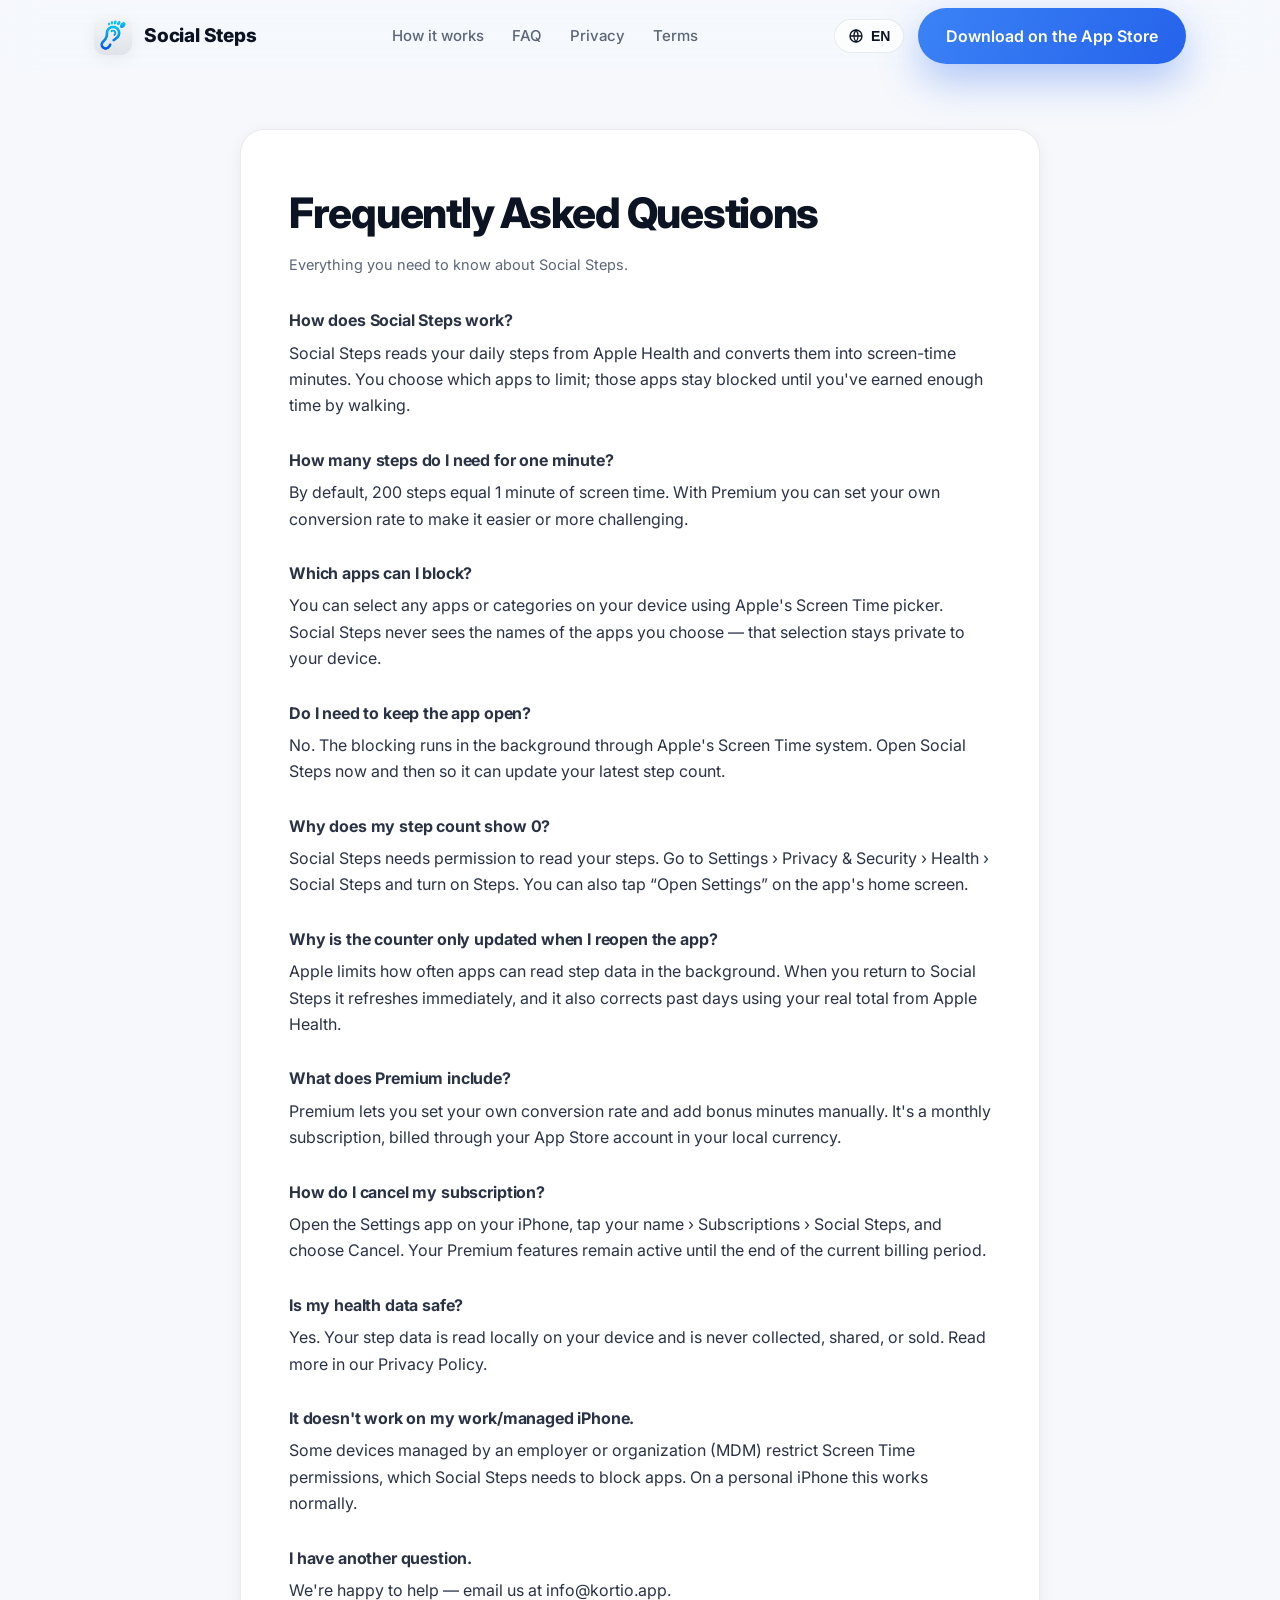
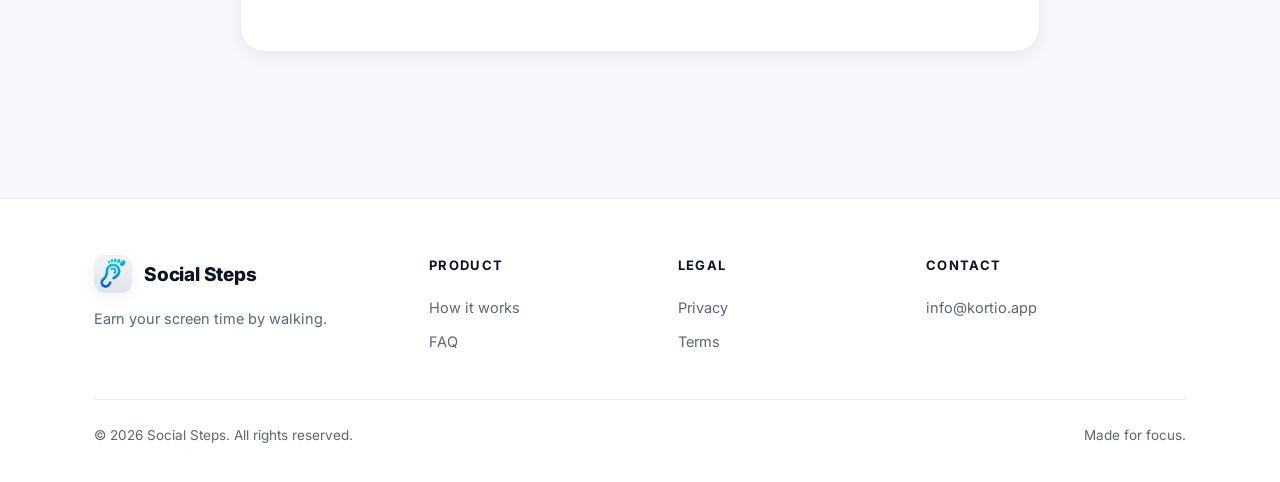
==== faq/index.html @ 123f5e11 "Initial Social Steps website" ====
<!DOCTYPE html>
<html lang="en">
<head>
  <meta charset="UTF-8" />
  <meta name="viewport" content="width=device-width, initial-scale=1.0" />
  <title>FAQ — Social Steps</title>
  <meta name="description" content="Frequently asked questions about Social Steps." />
  <link rel="icon" href="/assets/logo.png" />
  <link rel="preconnect" href="https://fonts.googleapis.com" />
  <link href="https://fonts.googleapis.com/css2?family=Inter:wght@400;500;600;700;800;900&display=swap" rel="stylesheet" />
  <link rel="stylesheet" href="/styles.css" />
</head>
<body>
  <header class="site-header">
    <div class="container">
      <a class="brand" href="/"><img src="/assets/logo.png" alt="Social Steps" /> Social Steps</a>
      <nav class="nav-links">
        <a href="/#how" data-i18n="nav_how">How it works</a>
        <a href="/faq/" data-i18n="nav_faq">FAQ</a>
        <a href="/privacy/" data-i18n="nav_privacy">Privacy</a>
        <a href="/terms/" data-i18n="nav_terms">Terms</a>
      </nav>
      <div class="header-actions">
        <div class="lang">
          <button class="lang-btn" aria-label="Change language">
            <svg width="16" height="16" viewBox="0 0 24 24" fill="none" stroke="currentColor" stroke-width="2"><circle cx="12" cy="12" r="9"/><path d="M3 12h18M12 3a15 15 0 0 1 0 18M12 3a15 15 0 0 0 0 18"/></svg>
            <span class="lang-label">EN</span>
          </button>
          <div class="lang-menu"></div>
        </div>
        <a class="btn btn-primary" href="/" data-i18n="cta_download">Download on the App Store</a>
      </div>
    </div>
  </header>

  <main>
    <div class="container">
      <div class="article-wrap">
        <article class="article">
          <h1>Frequently Asked Questions</h1>
          <p class="updated">Everything you need to know about Social Steps.</p>

          <p class="faq-q">How does Social Steps work?</p>
          <p class="faq-a">Social Steps reads your daily steps from Apple Health and converts them into screen-time minutes. You choose which apps to limit; those apps stay blocked until you've earned enough time by walking.</p>

          <p class="faq-q">How many steps do I need for one minute?</p>
          <p class="faq-a">By default, 200 steps equal 1 minute of screen time. With Premium you can set your own conversion rate to make it easier or more challenging.</p>

          <p class="faq-q">Which apps can I block?</p>
          <p class="faq-a">You can select any apps or categories on your device using Apple's Screen Time picker. Social Steps never sees the names of the apps you choose — that selection stays private to your device.</p>

          <p class="faq-q">Do I need to keep the app open?</p>
          <p class="faq-a">No. The blocking runs in the background through Apple's Screen Time system. Open Social Steps now and then so it can update your latest step count.</p>

          <p class="faq-q">Why does my step count show 0?</p>
          <p class="faq-a">Social Steps needs permission to read your steps. Go to Settings › Privacy &amp; Security › Health › Social Steps and turn on Steps. You can also tap “Open Settings” on the app's home screen.</p>

          <p class="faq-q">Why is the counter only updated when I reopen the app?</p>
          <p class="faq-a">Apple limits how often apps can read step data in the background. When you return to Social Steps it refreshes immediately, and it also corrects past days using your real total from Apple Health.</p>

          <p class="faq-q">What does Premium include?</p>
          <p class="faq-a">Premium lets you set your own conversion rate and add bonus minutes manually. It's a monthly subscription, billed through your App Store account in your local currency.</p>

          <p class="faq-q">How do I cancel my subscription?</p>
          <p class="faq-a">Open the Settings app on your iPhone, tap your name › Subscriptions › Social Steps, and choose Cancel. Your Premium features remain active until the end of the current billing period.</p>

          <p class="faq-q">Is my health data safe?</p>
          <p class="faq-a">Yes. Your step data is read locally on your device and is never collected, shared, or sold. Read more in our <a href="/privacy/">Privacy Policy</a>.</p>

          <p class="faq-q">It doesn't work on my work/managed iPhone.</p>
          <p class="faq-a">Some devices managed by an employer or organization (MDM) restrict Screen Time permissions, which Social Steps needs to block apps. On a personal iPhone this works normally.</p>

          <p class="faq-q">I have another question.</p>
          <p class="faq-a">We're happy to help — email us at <a href="mailto:info@kortio.app">info@kortio.app</a>.</p>
        </article>
      </div>
    </div>
  </main>

  <footer class="site-footer">
    <div class="container">
      <div class="footer-grid">
        <div class="footer-brand">
          <a class="brand" href="/"><img src="/assets/logo.png" alt="Social Steps" /> Social Steps</a>
          <p data-i18n="footer_tagline">Earn your screen time by walking.</p>
        </div>
        <div class="footer-col">
          <h4 data-i18n="footer_product">Product</h4>
          <a href="/#how" data-i18n="nav_how">How it works</a>
          <a href="/faq/" data-i18n="nav_faq">FAQ</a>
        </div>
        <div class="footer-col">
          <h4 data-i18n="footer_legal">Legal</h4>
          <a href="/privacy/" data-i18n="nav_privacy">Privacy</a>
          <a href="/terms/" data-i18n="nav_terms">Terms</a>
        </div>
        <div class="footer-col">
          <h4 data-i18n="footer_contact">Contact</h4>
          <a href="mailto:info@kortio.app">info@kortio.app</a>
        </div>
      </div>
      <div class="footer-bottom">
        <span data-i18n="footer_rights">© 2026 Social Steps. All rights reserved.</span>
        <span>Made for focus.</span>
      </div>
    </div>
  </footer>
  <script src="/i18n.js"></script>
</body>
</html>
---- styles.css ----
/* ============================================================
   Social Steps — website design system
   ============================================================ */
:root {
  --blue-600: #2563eb;
  --blue-500: #3b82f6;
  --blue-400: #5b9dff;
  --violet:   #8b5cf6;
  --cyan:     #22d3ee;
  --ink:      #0c1322;
  --ink-2:    #1a2438;
  --muted:    #5b6677;
  --line:     rgba(16,24,42,.08);
  --bg:       #f6f8fc;
  --card:     #ffffff;
  --navy:     #101a30;
  --navy-2:   #1a1340;
  --radius:   24px;
  --radius-lg: 34px;
  --maxw:     1140px;
  --font: "Inter", -apple-system, BlinkMacSystemFont, "Segoe UI", Roboto, Helvetica, Arial, sans-serif;
  --shadow-sm: 0 4px 16px rgba(16,24,42,.06);
  --shadow-md: 0 18px 50px rgba(16,24,42,.12);
  --shadow-blue: 0 16px 40px rgba(37,99,235,.35);
}

* { box-sizing: border-box; margin: 0; padding: 0; }
html { scroll-behavior: smooth; -webkit-text-size-adjust: 100%; }
body {
  font-family: var(--font);
  color: var(--ink);
  background: var(--bg);
  line-height: 1.65;
  -webkit-font-smoothing: antialiased;
  overflow-x: hidden;
}
a { color: inherit; text-decoration: none; }
img { max-width: 100%; display: block; }
.container { width: 100%; max-width: var(--maxw); margin: 0 auto; padding: 0 24px; }
.gradient-text {
  background: linear-gradient(110deg, var(--blue-500), var(--violet) 80%);
  -webkit-background-clip: text; background-clip: text; color: transparent;
}

/* ---------- Buttons ---------- */
.btn {
  display: inline-flex; align-items: center; gap: 9px;
  font-weight: 600; font-size: 16px; padding: 15px 28px; border-radius: 999px;
  border: 0; cursor: pointer; transition: transform .18s ease, box-shadow .18s ease;
  white-space: nowrap;
}
.btn-primary { background: linear-gradient(120deg, var(--blue-500), var(--blue-600)); color: #fff; box-shadow: var(--shadow-blue); }
.btn-primary:hover { transform: translateY(-2px); box-shadow: 0 22px 48px rgba(37,99,235,.45); }
.btn-ghost { background: rgba(255,255,255,.7); color: var(--ink); border: 1px solid var(--line); backdrop-filter: blur(10px); }
.btn-ghost:hover { transform: translateY(-2px); background:#fff; }

/* ---------- Header ---------- */
.site-header {
  position: sticky; top: 0; z-index: 50;
  background: rgba(246,248,252,.72);
  backdrop-filter: saturate(180%) blur(16px);
  border-bottom: 1px solid transparent;
  transition: border-color .2s, background .2s;
}
.site-header.scrolled { border-color: var(--line); }
.site-header .container { display: flex; align-items: center; justify-content: space-between; height: 72px; }
.brand { display: flex; align-items: center; gap: 12px; font-weight: 800; font-size: 19px; letter-spacing: -.01em; }
.brand img { width: 38px; height: 38px; border-radius: 11px; box-shadow: var(--shadow-sm); }
.nav-links { display: flex; align-items: center; gap: 28px; }
.nav-links a { color: var(--muted); font-weight: 500; font-size: 15px; transition: color .15s; }
.nav-links a:hover { color: var(--ink); }
.header-actions { display: flex; align-items: center; gap: 14px; }

/* language switcher */
.lang { position: relative; }
.lang-btn {
  display: inline-flex; align-items: center; gap: 7px; font-size: 14px; font-weight: 600;
  color: var(--ink); background: rgba(255,255,255,.7); border: 1px solid var(--line);
  padding: 8px 13px; border-radius: 999px; cursor: pointer; backdrop-filter: blur(8px);
}
.lang-menu {
  position: absolute; right: 0; top: calc(100% + 8px); background: #fff;
  border: 1px solid var(--line); border-radius: 16px; box-shadow: var(--shadow-md);
  padding: 6px; min-width: 168px; display: none; z-index: 60;
}
.lang-menu.open { display: block; animation: pop .14s ease; }
@keyframes pop { from { opacity: 0; transform: translateY(-6px); } to { opacity: 1; transform: none; } }
.lang-menu button {
  display: flex; width: 100%; align-items: center; gap: 10px; background: none; border: 0;
  padding: 9px 12px; border-radius: 10px; cursor: pointer; font-size: 14.5px; font-weight: 500; color: var(--ink); text-align: left;
}
.lang-menu button:hover { background: var(--bg); }
.lang-menu button.active { color: var(--blue-600); font-weight: 700; }
.nav-toggle { display: none; }

/* ---------- Hero ---------- */
.hero { position: relative; padding: 92px 0 96px; overflow: hidden; }
.hero-bg { position: absolute; inset: 0; z-index: 0; pointer-events: none; }
.blob { position: absolute; border-radius: 50%; filter: blur(80px); opacity: .55; }
.blob.b1 { width: 520px; height: 520px; background: #93c5fd; top: -160px; left: -120px; }
.blob.b2 { width: 460px; height: 460px; background: #c4b5fd; top: -80px; right: -120px; opacity: .5; }
.blob.b3 { width: 420px; height: 420px; background: #a7f3ef; bottom: -200px; left: 30%; opacity: .35; }
.hero .container { position: relative; z-index: 1; display: grid; grid-template-columns: 1.05fr .95fr; gap: 40px; align-items: center; }
.eyebrow-pill {
  display: inline-flex; align-items: center; gap: 8px; font-size: 13.5px; font-weight: 600;
  color: var(--blue-600); background: rgba(37,99,235,.10); border: 1px solid rgba(37,99,235,.18);
  padding: 7px 15px; border-radius: 999px; margin-bottom: 22px;
}
.eyebrow-pill .dot { width: 7px; height: 7px; border-radius: 50%; background: var(--blue-500); box-shadow: 0 0 0 4px rgba(59,130,246,.18); }
.hero h1 { font-size: clamp(40px, 6vw, 66px); line-height: 1.04; font-weight: 800; letter-spacing: -.035em; }
.hero p.lead { font-size: clamp(17px, 2.2vw, 20px); color: var(--muted); max-width: 520px; margin: 22px 0 32px; }
.hero-cta { display: flex; gap: 14px; flex-wrap: wrap; }
.trust { display: flex; gap: 22px; flex-wrap: wrap; margin-top: 30px; color: var(--muted); font-size: 14.5px; font-weight: 500; }
.trust span { display: inline-flex; align-items: center; gap: 8px; }
.trust svg { color: var(--blue-500); }

/* phone mockup */
.hero-visual { position: relative; display: flex; justify-content: center; }
.phone {
  position: relative; width: 290px; aspect-ratio: 1206 / 2622; background: #0b0f1a;
  border-radius: 46px; padding: 11px; box-shadow: 0 40px 80px rgba(20,30,60,.35), 0 8px 20px rgba(20,30,60,.2);
  border: 1px solid rgba(255,255,255,.12);
}
.phone::before {
  content: ""; position: absolute; top: 17px; left: 50%; transform: translateX(-50%);
  width: 96px; height: 26px; background: #0b0f1a; border-radius: 999px; z-index: 3;
}
.phone img { width: 100%; height: 100%; object-fit: cover; border-radius: 36px; }
.hero-visual .phone { transform: rotate(3deg); transition: transform .4s ease; }
.hero-visual:hover .phone { transform: rotate(0deg); }
.float-card {
  position: absolute; background: rgba(255,255,255,.85); backdrop-filter: blur(12px);
  border: 1px solid rgba(255,255,255,.6); border-radius: 18px; padding: 13px 16px;
  box-shadow: var(--shadow-md); display: flex; align-items: center; gap: 11px; font-weight: 700; font-size: 14px;
}
.float-card .ic { width: 34px; height: 34px; border-radius: 10px; display: grid; place-items: center; color: #fff; }
.fc1 { top: 64px; left: -28px; }
.fc1 .ic { background: linear-gradient(135deg, var(--blue-500), var(--blue-600)); }
.fc2 { bottom: 96px; right: -26px; }
.fc2 .ic { background: linear-gradient(135deg, var(--violet), #6d28d9); }
.float-card > div > span { display: block; line-height: 1.15; }
.float-card small { display: block; font-weight: 500; color: var(--muted); font-size: 11.5px; }

/* ---------- Sections ---------- */
section { position: relative; }
.section-pad { padding: 84px 0; }
.eyebrow { text-align: center; font-size: 13px; font-weight: 700; letter-spacing: .14em; text-transform: uppercase; color: var(--blue-600); }
.h2 { text-align: center; font-size: clamp(28px, 4vw, 42px); font-weight: 800; letter-spacing: -.03em; margin: 10px 0 0; }
.sub { text-align: center; color: var(--muted); max-width: 560px; margin: 14px auto 0; font-size: 17px; }

.steps { display: grid; grid-template-columns: repeat(3, 1fr); gap: 22px; margin-top: 52px; }
.step {
  background: var(--card); border: 1px solid var(--line); border-radius: var(--radius);
  padding: 30px; box-shadow: var(--shadow-sm); transition: transform .25s, box-shadow .25s;
}
.step:hover { transform: translateY(-6px); box-shadow: var(--shadow-md); }
.step .badge {
  width: 50px; height: 50px; border-radius: 15px; display: grid; place-items: center; color: #fff;
  font-weight: 800; font-size: 19px; margin-bottom: 18px;
  background: linear-gradient(135deg, var(--blue-500), var(--blue-600)); box-shadow: var(--shadow-blue);
}
.step:nth-child(2) .badge { background: linear-gradient(135deg, var(--violet), #6d28d9); box-shadow: 0 16px 40px rgba(139,92,246,.35); }
.step:nth-child(3) .badge { background: linear-gradient(135deg, var(--cyan), #0891b2); box-shadow: 0 16px 40px rgba(34,211,238,.3); }
.step h3 { font-size: 20px; font-weight: 700; letter-spacing: -.01em; }
.step p { color: var(--muted); margin-top: 8px; font-size: 15.5px; }

/* showcase rows */
.showcase { display: grid; grid-template-columns: 1fr 1fr; gap: 56px; align-items: center; margin-top: 40px; }
.showcase.reverse .showcase-text { order: 2; }
.showcase + .showcase { margin-top: 96px; }
.showcase-text .tag { display: inline-block; font-size: 13px; font-weight: 700; text-transform: uppercase; letter-spacing: .1em; color: var(--blue-600); margin-bottom: 12px; }
.showcase-text h3 { font-size: clamp(24px, 3vw, 34px); font-weight: 800; letter-spacing: -.025em; line-height: 1.12; }
.showcase-text p { color: var(--muted); margin-top: 14px; font-size: 17px; }
.showcase-text ul { list-style: none; margin-top: 18px; display: grid; gap: 11px; }
.showcase-text li { display: flex; gap: 11px; align-items: flex-start; font-size: 15.5px; }
.showcase-text li svg { color: var(--blue-500); flex-shrink: 0; margin-top: 3px; }
.showcase-visual { display: flex; justify-content: center; }
.showcase-visual .phone { width: 258px; }

/* premium band */
.premium-band { margin-top: 0; }
.premium-card {
  position: relative; overflow: hidden; border-radius: var(--radius-lg); padding: 64px 40px;
  text-align: center; color: #fff;
  background: linear-gradient(135deg, var(--navy), var(--navy-2));
}
.premium-card::after {
  content: ""; position: absolute; width: 460px; height: 460px; border-radius: 50%;
  background: radial-gradient(circle, rgba(91,157,255,.5), transparent 70%);
  top: -180px; right: -120px; filter: blur(20px);
}
.premium-card .inner { position: relative; z-index: 1; }
.premium-card .crown { width: 70px; height: 70px; border-radius: 20px; display: inline-grid; place-items: center; background: linear-gradient(135deg, var(--violet), var(--blue-500)); margin-bottom: 18px; box-shadow: 0 16px 40px rgba(139,92,246,.4); }
.premium-card h2 { font-size: clamp(28px, 4vw, 40px); font-weight: 800; letter-spacing: -.03em; }
.premium-card p { color: rgba(255,255,255,.78); max-width: 520px; margin: 14px auto 0; font-size: 17px; }
.premium-pills { display: flex; gap: 12px; justify-content: center; flex-wrap: wrap; margin-top: 26px; }
.premium-pills span { background: rgba(255,255,255,.1); border: 1px solid rgba(255,255,255,.16); padding: 9px 18px; border-radius: 999px; font-size: 14.5px; font-weight: 600; }

/* final CTA */
.final { text-align: center; }
.final .h2 { margin-bottom: 8px; }
.final .btn { margin-top: 28px; }

/* ---------- Footer ---------- */
.site-footer { background: #fff; border-top: 1px solid var(--line); padding: 56px 0 36px; margin-top: 90px; }
.footer-grid { display: grid; grid-template-columns: 1.4fr 1fr 1fr 1.2fr; gap: 32px; }
.footer-brand .brand { margin-bottom: 14px; }
.footer-brand p { color: var(--muted); font-size: 14.5px; max-width: 260px; }
.footer-col h4 { font-size: 13px; text-transform: uppercase; letter-spacing: .1em; color: var(--ink); margin-bottom: 14px; }
.footer-col a { display: block; color: var(--muted); font-size: 14.5px; padding: 5px 0; transition: color .15s; }
.footer-col a:hover { color: var(--blue-600); }
.footer-bottom { display: flex; justify-content: space-between; align-items: center; flex-wrap: wrap; gap: 12px; margin-top: 40px; padding-top: 24px; border-top: 1px solid var(--line); color: var(--muted); font-size: 13.5px; }

/* ---------- Article (legal / FAQ) ---------- */
.article-wrap { max-width: 800px; margin: 0 auto; padding: 56px 0; }
.article { background: var(--card); border: 1px solid var(--line); border-radius: var(--radius); padding: 48px; box-shadow: var(--shadow-sm); }
.article h1 { font-size: clamp(30px, 5vw, 42px); font-weight: 800; letter-spacing: -.03em; }
.article .updated { color: var(--muted); font-size: 14.5px; margin: 6px 0 30px; }
.article h2 { font-size: 21px; font-weight: 700; margin: 34px 0 10px; letter-spacing: -.01em; }
.article p, .article li { color: #2a3346; font-size: 16px; }
.article ul { padding-left: 20px; margin-top: 8px; }
.article li { margin: 6px 0; }
.faq-q { font-weight: 700; font-size: 18px; margin: 28px 0 6px; letter-spacing: -.01em; }
.faq-a { color: #2a3346; }

/* ---------- Reveal animation ---------- */
.reveal { opacity: 0; transform: translateY(26px); transition: opacity .7s cubic-bezier(.2,.7,.2,1), transform .7s cubic-bezier(.2,.7,.2,1); }
.reveal.in { opacity: 1; transform: none; }

/* ---------- Responsive ---------- */
@media (max-width: 940px) {
  .hero .container { grid-template-columns: 1fr; text-align: center; }
  .hero p.lead { margin-left: auto; margin-right: auto; }
  .hero-cta, .trust { justify-content: center; }
  .hero-visual { margin-top: 48px; }
  .steps { grid-template-columns: 1fr; }
  .showcase, .showcase.reverse { grid-template-columns: 1fr; gap: 32px; }
  .showcase.reverse .showcase-text { order: 0; }
  .showcase-text { text-align: center; }
  .showcase-text ul { justify-items: center; }
  .showcase-text li { text-align: left; }
  .footer-grid { grid-template-columns: 1fr 1fr; }
  .nav-links { display: none; }
}
@media (max-width: 560px) {
  .footer-grid { grid-template-columns: 1fr; }
  .float-card { display: none; }
  .article { padding: 30px 22px; }
}
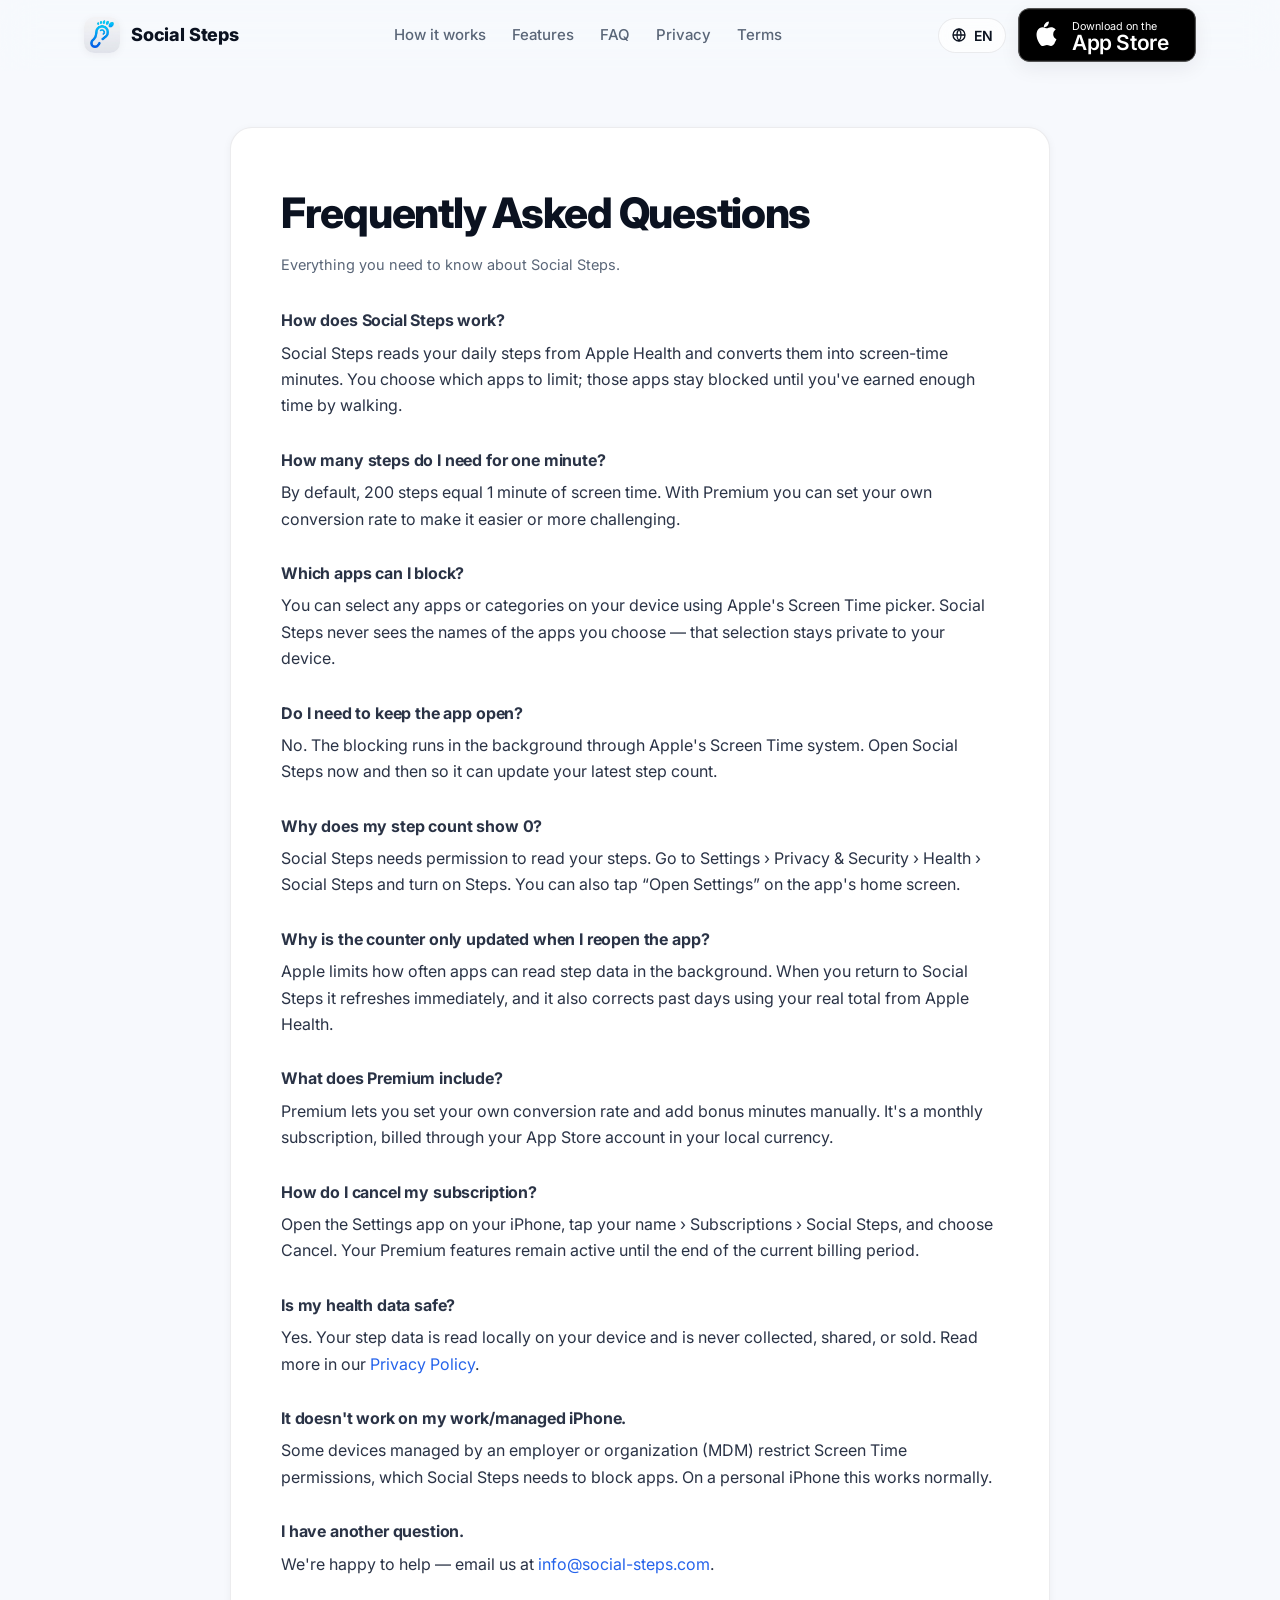
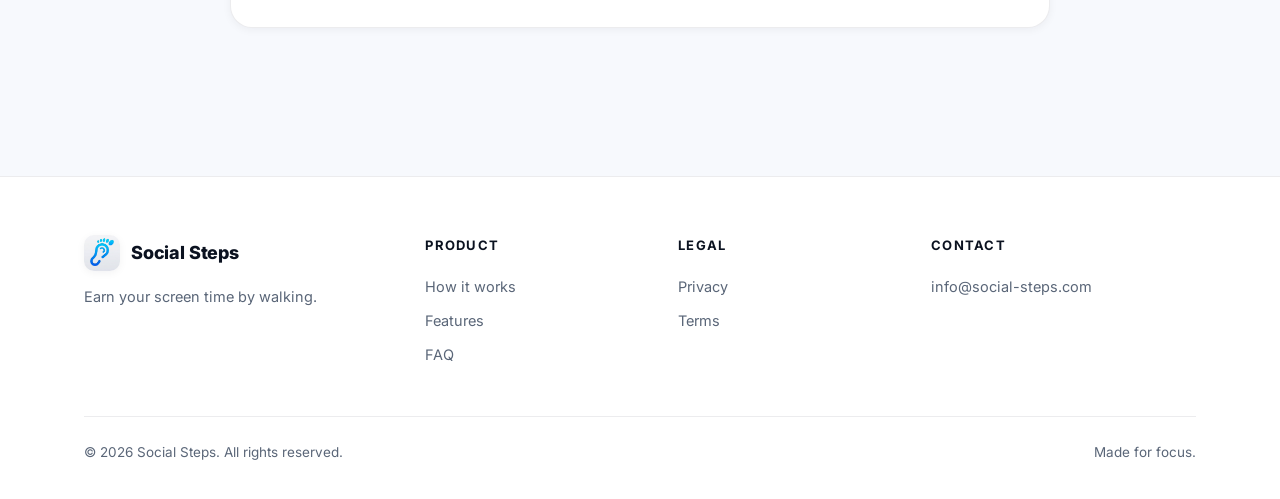
==== commit 71aa9f2f: "Redesign website + wire up real App Store link - Add real App Store link + auto-injected App Store b" ====
--- a/faq/index.html
+++ b/faq/index.html
@@ -6,16 +6,21 @@
   <title>FAQ — Social Steps</title>
   <meta name="description" content="Frequently asked questions about Social Steps." />
   <link rel="icon" href="/assets/logo.png" />
+  <link rel="apple-touch-icon" href="/assets/logo.png" />
+  <meta name="theme-color" content="#f7f9fd" />
   <link rel="preconnect" href="https://fonts.googleapis.com" />
   <link href="https://fonts.googleapis.com/css2?family=Inter:wght@400;500;600;700;800;900&display=swap" rel="stylesheet" />
   <link rel="stylesheet" href="/styles.css" />
 </head>
 <body>
+  <div class="scroll-progress" id="scrollProgress"></div>
+
   <header class="site-header">
     <div class="container">
       <a class="brand" href="/"><img src="/assets/logo.png" alt="Social Steps" /> Social Steps</a>
       <nav class="nav-links">
         <a href="/#how" data-i18n="nav_how">How it works</a>
+        <a href="/#features" data-i18n="nav_features">Features</a>
         <a href="/faq/" data-i18n="nav_faq">FAQ</a>
         <a href="/privacy/" data-i18n="nav_privacy">Privacy</a>
         <a href="/terms/" data-i18n="nav_terms">Terms</a>
@@ -28,10 +33,22 @@
           </button>
           <div class="lang-menu"></div>
         </div>
-        <a class="btn btn-primary" href="/" data-i18n="cta_download">Download on the App Store</a>
+        <a class="appstore-badge header-cta" data-appstore href="https://apps.apple.com/nl/app/social-steps-earn-your-time/id6779904572" target="_blank" rel="noopener" aria-label="Download on the App Store"></a>
+        <button class="nav-toggle" aria-label="Open menu" aria-expanded="false">
+          <svg width="22" height="22" viewBox="0 0 24 24" fill="none" stroke="currentColor" stroke-width="2.2"><path d="M3 6h18M3 12h18M3 18h18"/></svg>
+        </button>
       </div>
     </div>
   </header>
+
+  <div class="mobile-menu" id="mobileMenu">
+    <a href="/#how" data-i18n="nav_how">How it works</a>
+    <a href="/#features" data-i18n="nav_features">Features</a>
+    <a href="/faq/" data-i18n="nav_faq">FAQ</a>
+    <a href="/privacy/" data-i18n="nav_privacy">Privacy</a>
+    <a href="/terms/" data-i18n="nav_terms">Terms</a>
+    <a class="appstore-badge" data-appstore href="https://apps.apple.com/nl/app/social-steps-earn-your-time/id6779904572" target="_blank" rel="noopener" aria-label="Download on the App Store"></a>
+  </div>
 
   <main>
     <div class="container">
@@ -71,7 +88,7 @@
           <p class="faq-a">Some devices managed by an employer or organization (MDM) restrict Screen Time permissions, which Social Steps needs to block apps. On a personal iPhone this works normally.</p>
 
           <p class="faq-q">I have another question.</p>
-          <p class="faq-a">We're happy to help — email us at <a href="mailto:info@kortio.app">info@kortio.app</a>.</p>
+          <p class="faq-a">We're happy to help — email us at <a href="mailto:info@social-steps.com">info@social-steps.com</a>.</p>
         </article>
       </div>
     </div>
@@ -87,6 +104,7 @@
         <div class="footer-col">
           <h4 data-i18n="footer_product">Product</h4>
           <a href="/#how" data-i18n="nav_how">How it works</a>
+          <a href="/#features" data-i18n="nav_features">Features</a>
           <a href="/faq/" data-i18n="nav_faq">FAQ</a>
         </div>
         <div class="footer-col">
@@ -96,12 +114,12 @@
         </div>
         <div class="footer-col">
           <h4 data-i18n="footer_contact">Contact</h4>
-          <a href="mailto:info@kortio.app">info@kortio.app</a>
+          <a href="mailto:info@social-steps.com">info@social-steps.com</a>
         </div>
       </div>
       <div class="footer-bottom">
         <span data-i18n="footer_rights">© 2026 Social Steps. All rights reserved.</span>
-        <span>Made for focus.</span>
+        <span data-i18n="footer_made">Made for focus.</span>
       </div>
     </div>
   </footer>
--- a/styles.css
+++ b/styles.css
@@ -1,27 +1,43 @@
 /* ============================================================
-   Social Steps — website design system
+   Social Steps — website design system (2026 refresh)
    ============================================================ */
 :root {
+  --blue-700: #1d4ed8;
   --blue-600: #2563eb;
   --blue-500: #3b82f6;
-  --blue-400: #5b9dff;
+  --blue-400: #60a5fa;
   --violet:   #8b5cf6;
+  --violet-700: #6d28d9;
   --cyan:     #22d3ee;
-  --ink:      #0c1322;
+
+  --ink:      #0b1220;
   --ink-2:    #1a2438;
-  --muted:    #5b6677;
-  --line:     rgba(16,24,42,.08);
-  --bg:       #f6f8fc;
+  --muted:    #5a6678;
+  --muted-2:  #7b8597;
+  --line:     rgba(15,23,42,.08);
+  --line-2:   rgba(15,23,42,.06);
+
+  --bg:       #f7f9fd;
+  --bg-2:     #eef2fb;
   --card:     #ffffff;
-  --navy:     #101a30;
-  --navy-2:   #1a1340;
-  --radius:   24px;
-  --radius-lg: 34px;
-  --maxw:     1140px;
+
+  --navy:     #0e1730;
+  --navy-2:   #1a1342;
+
+  --radius-sm: 14px;
+  --radius:    22px;
+  --radius-lg: 32px;
+  --maxw:      1160px;
+
   --font: "Inter", -apple-system, BlinkMacSystemFont, "Segoe UI", Roboto, Helvetica, Arial, sans-serif;
-  --shadow-sm: 0 4px 16px rgba(16,24,42,.06);
-  --shadow-md: 0 18px 50px rgba(16,24,42,.12);
-  --shadow-blue: 0 16px 40px rgba(37,99,235,.35);
+
+  --shadow-xs: 0 2px 8px rgba(15,23,42,.05);
+  --shadow-sm: 0 6px 20px rgba(15,23,42,.07);
+  --shadow-md: 0 20px 55px rgba(15,23,42,.12);
+  --shadow-lg: 0 40px 90px rgba(20,30,60,.22);
+  --shadow-blue: 0 16px 40px rgba(37,99,235,.32);
+
+  --grad-brand: linear-gradient(120deg, var(--blue-500), var(--violet) 92%);
 }
 
 * { box-sizing: border-box; margin: 0; padding: 0; }
@@ -32,85 +48,129 @@
   background: var(--bg);
   line-height: 1.65;
   -webkit-font-smoothing: antialiased;
+  text-rendering: optimizeLegibility;
   overflow-x: hidden;
 }
 a { color: inherit; text-decoration: none; }
 img { max-width: 100%; display: block; }
+::selection { background: rgba(59,130,246,.22); }
 .container { width: 100%; max-width: var(--maxw); margin: 0 auto; padding: 0 24px; }
 .gradient-text {
-  background: linear-gradient(110deg, var(--blue-500), var(--violet) 80%);
+  background: var(--grad-brand);
   -webkit-background-clip: text; background-clip: text; color: transparent;
+}
+
+/* scroll progress bar */
+.scroll-progress {
+  position: fixed; top: 0; left: 0; height: 3px; width: 0;
+  background: var(--grad-brand); z-index: 100; transition: width .1s linear;
+  border-bottom-right-radius: 3px;
 }
 
 /* ---------- Buttons ---------- */
 .btn {
-  display: inline-flex; align-items: center; gap: 9px;
-  font-weight: 600; font-size: 16px; padding: 15px 28px; border-radius: 999px;
-  border: 0; cursor: pointer; transition: transform .18s ease, box-shadow .18s ease;
-  white-space: nowrap;
-}
-.btn-primary { background: linear-gradient(120deg, var(--blue-500), var(--blue-600)); color: #fff; box-shadow: var(--shadow-blue); }
-.btn-primary:hover { transform: translateY(-2px); box-shadow: 0 22px 48px rgba(37,99,235,.45); }
-.btn-ghost { background: rgba(255,255,255,.7); color: var(--ink); border: 1px solid var(--line); backdrop-filter: blur(10px); }
-.btn-ghost:hover { transform: translateY(-2px); background:#fff; }
+  display: inline-flex; align-items: center; justify-content: center; gap: 9px;
+  font-weight: 600; font-size: 16px; padding: 15px 26px; border-radius: 999px;
+  border: 0; cursor: pointer; transition: transform .18s ease, box-shadow .18s ease, background .18s ease;
+  white-space: nowrap; font-family: inherit;
+}
+.btn-primary { background: linear-gradient(120deg, var(--blue-500), var(--blue-700)); color: #fff; box-shadow: var(--shadow-blue); }
+.btn-primary:hover { transform: translateY(-2px); box-shadow: 0 22px 50px rgba(37,99,235,.45); }
+.btn-ghost { background: rgba(255,255,255,.75); color: var(--ink); border: 1px solid var(--line); backdrop-filter: blur(10px); }
+.btn-ghost:hover { transform: translateY(-2px); background: #fff; box-shadow: var(--shadow-sm); }
+
+/* App Store badge */
+.appstore-badge { display: inline-flex; transition: transform .18s ease, filter .18s ease; }
+.appstore-badge:hover { transform: translateY(-2px); filter: brightness(1.06); }
+.appstore-badge svg { height: 54px; width: auto; border-radius: 12px; box-shadow: var(--shadow-sm); display: block; }
+.badge-row { display: flex; align-items: center; gap: 16px; flex-wrap: wrap; }
 
 /* ---------- Header ---------- */
 .site-header {
-  position: sticky; top: 0; z-index: 50;
-  background: rgba(246,248,252,.72);
-  backdrop-filter: saturate(180%) blur(16px);
+  position: sticky; top: 0; z-index: 80;
+  background: rgba(247,249,253,.7);
+  backdrop-filter: saturate(180%) blur(18px);
+  -webkit-backdrop-filter: saturate(180%) blur(18px);
   border-bottom: 1px solid transparent;
-  transition: border-color .2s, background .2s;
-}
-.site-header.scrolled { border-color: var(--line); }
-.site-header .container { display: flex; align-items: center; justify-content: space-between; height: 72px; }
-.brand { display: flex; align-items: center; gap: 12px; font-weight: 800; font-size: 19px; letter-spacing: -.01em; }
-.brand img { width: 38px; height: 38px; border-radius: 11px; box-shadow: var(--shadow-sm); }
-.nav-links { display: flex; align-items: center; gap: 28px; }
+  transition: border-color .2s, background .2s, box-shadow .2s;
+}
+.site-header.scrolled { border-color: var(--line); box-shadow: 0 4px 20px rgba(15,23,42,.05); }
+.site-header .container { display: flex; align-items: center; justify-content: space-between; height: 70px; gap: 16px; }
+.brand { display: flex; align-items: center; gap: 11px; font-weight: 800; font-size: 18px; letter-spacing: -.01em; }
+.brand img { width: 36px; height: 36px; border-radius: 10px; box-shadow: var(--shadow-xs); }
+.nav-links { display: flex; align-items: center; gap: 26px; }
 .nav-links a { color: var(--muted); font-weight: 500; font-size: 15px; transition: color .15s; }
 .nav-links a:hover { color: var(--ink); }
-.header-actions { display: flex; align-items: center; gap: 14px; }
+.header-actions { display: flex; align-items: center; gap: 12px; }
+.header-cta { display: inline-flex; }
 
 /* language switcher */
 .lang { position: relative; }
 .lang-btn {
   display: inline-flex; align-items: center; gap: 7px; font-size: 14px; font-weight: 600;
   color: var(--ink); background: rgba(255,255,255,.7); border: 1px solid var(--line);
-  padding: 8px 13px; border-radius: 999px; cursor: pointer; backdrop-filter: blur(8px);
-}
+  padding: 8px 12px; border-radius: 999px; cursor: pointer; backdrop-filter: blur(8px); font-family: inherit;
+}
+.lang-btn:hover { background: #fff; }
 .lang-menu {
   position: absolute; right: 0; top: calc(100% + 8px); background: #fff;
   border: 1px solid var(--line); border-radius: 16px; box-shadow: var(--shadow-md);
-  padding: 6px; min-width: 168px; display: none; z-index: 60;
+  padding: 6px; min-width: 170px; display: none; z-index: 90;
 }
 .lang-menu.open { display: block; animation: pop .14s ease; }
 @keyframes pop { from { opacity: 0; transform: translateY(-6px); } to { opacity: 1; transform: none; } }
 .lang-menu button {
   display: flex; width: 100%; align-items: center; gap: 10px; background: none; border: 0;
-  padding: 9px 12px; border-radius: 10px; cursor: pointer; font-size: 14.5px; font-weight: 500; color: var(--ink); text-align: left;
+  padding: 9px 12px; border-radius: 10px; cursor: pointer; font-size: 14.5px; font-weight: 500; color: var(--ink); text-align: left; font-family: inherit;
 }
 .lang-menu button:hover { background: var(--bg); }
 .lang-menu button.active { color: var(--blue-600); font-weight: 700; }
-.nav-toggle { display: none; }
+
+/* mobile menu */
+.nav-toggle {
+  display: none; width: 42px; height: 42px; border-radius: 12px; border: 1px solid var(--line);
+  background: rgba(255,255,255,.7); cursor: pointer; align-items: center; justify-content: center; color: var(--ink);
+}
+.mobile-menu {
+  display: none; position: fixed; inset: 70px 0 auto 0; z-index: 70;
+  background: rgba(247,249,253,.98); backdrop-filter: blur(18px);
+  border-bottom: 1px solid var(--line); padding: 18px 24px 26px;
+  flex-direction: column; gap: 4px; box-shadow: var(--shadow-md);
+}
+.mobile-menu.open { display: flex; animation: pop .18s ease; }
+.mobile-menu a { padding: 13px 8px; font-size: 17px; font-weight: 600; color: var(--ink); border-bottom: 1px solid var(--line-2); }
+.mobile-menu .btn { margin-top: 14px; }
 
 /* ---------- Hero ---------- */
-.hero { position: relative; padding: 92px 0 96px; overflow: hidden; }
+.hero { position: relative; padding: 84px 0 92px; overflow: hidden; }
 .hero-bg { position: absolute; inset: 0; z-index: 0; pointer-events: none; }
-.blob { position: absolute; border-radius: 50%; filter: blur(80px); opacity: .55; }
-.blob.b1 { width: 520px; height: 520px; background: #93c5fd; top: -160px; left: -120px; }
-.blob.b2 { width: 460px; height: 460px; background: #c4b5fd; top: -80px; right: -120px; opacity: .5; }
-.blob.b3 { width: 420px; height: 420px; background: #a7f3ef; bottom: -200px; left: 30%; opacity: .35; }
-.hero .container { position: relative; z-index: 1; display: grid; grid-template-columns: 1.05fr .95fr; gap: 40px; align-items: center; }
+.hero-bg::before {
+  content: ""; position: absolute; inset: 0;
+  background-image: linear-gradient(var(--line-2) 1px, transparent 1px), linear-gradient(90deg, var(--line-2) 1px, transparent 1px);
+  background-size: 42px 42px; opacity: .5;
+  mask-image: radial-gradient(ellipse 70% 60% at 50% 0%, #000 30%, transparent 75%);
+  -webkit-mask-image: radial-gradient(ellipse 70% 60% at 50% 0%, #000 30%, transparent 75%);
+}
+.blob { position: absolute; border-radius: 50%; filter: blur(90px); opacity: .5; animation: drift 18s ease-in-out infinite; }
+.blob.b1 { width: 540px; height: 540px; background: #93c5fd; top: -180px; left: -140px; }
+.blob.b2 { width: 480px; height: 480px; background: #c4b5fd; top: -100px; right: -140px; opacity: .45; animation-delay: -6s; }
+.blob.b3 { width: 440px; height: 440px; background: #a7f3ef; bottom: -240px; left: 32%; opacity: .32; animation-delay: -11s; }
+@keyframes drift { 0%,100% { transform: translate(0,0) scale(1); } 50% { transform: translate(24px,-18px) scale(1.06); } }
+.hero .container { position: relative; z-index: 1; display: grid; grid-template-columns: 1.05fr .95fr; gap: 48px; align-items: center; }
 .eyebrow-pill {
   display: inline-flex; align-items: center; gap: 8px; font-size: 13.5px; font-weight: 600;
-  color: var(--blue-600); background: rgba(37,99,235,.10); border: 1px solid rgba(37,99,235,.18);
-  padding: 7px 15px; border-radius: 999px; margin-bottom: 22px;
+  color: var(--blue-700); background: rgba(37,99,235,.09); border: 1px solid rgba(37,99,235,.16);
+  padding: 7px 14px; border-radius: 999px; margin-bottom: 22px;
 }
 .eyebrow-pill .dot { width: 7px; height: 7px; border-radius: 50%; background: var(--blue-500); box-shadow: 0 0 0 4px rgba(59,130,246,.18); }
-.hero h1 { font-size: clamp(40px, 6vw, 66px); line-height: 1.04; font-weight: 800; letter-spacing: -.035em; }
-.hero p.lead { font-size: clamp(17px, 2.2vw, 20px); color: var(--muted); max-width: 520px; margin: 22px 0 32px; }
-.hero-cta { display: flex; gap: 14px; flex-wrap: wrap; }
-.trust { display: flex; gap: 22px; flex-wrap: wrap; margin-top: 30px; color: var(--muted); font-size: 14.5px; font-weight: 500; }
+.hero h1 { font-size: clamp(40px, 6vw, 68px); line-height: 1.03; font-weight: 800; letter-spacing: -.04em; }
+.hero p.lead { font-size: clamp(17px, 2.2vw, 20px); color: var(--muted); max-width: 520px; margin: 22px 0 30px; }
+.hero-cta { display: flex; align-items: center; gap: 16px; flex-wrap: wrap; }
+
+/* rating row */
+.rating { display: flex; align-items: center; gap: 12px; margin-top: 26px; color: var(--muted); font-size: 14.5px; font-weight: 500; }
+.stars { display: inline-flex; gap: 2px; color: #f5a623; }
+.trust { display: flex; gap: 20px; flex-wrap: wrap; margin-top: 22px; color: var(--muted); font-size: 14.5px; font-weight: 500; }
 .trust span { display: inline-flex; align-items: center; gap: 8px; }
 .trust svg { color: var(--blue-500); }
 
@@ -118,7 +178,7 @@
 .hero-visual { position: relative; display: flex; justify-content: center; }
 .phone {
   position: relative; width: 290px; aspect-ratio: 1206 / 2622; background: #0b0f1a;
-  border-radius: 46px; padding: 11px; box-shadow: 0 40px 80px rgba(20,30,60,.35), 0 8px 20px rgba(20,30,60,.2);
+  border-radius: 46px; padding: 11px; box-shadow: var(--shadow-lg);
   border: 1px solid rgba(255,255,255,.12);
 }
 .phone::before {
@@ -132,118 +192,184 @@
   position: absolute; background: rgba(255,255,255,.85); backdrop-filter: blur(12px);
   border: 1px solid rgba(255,255,255,.6); border-radius: 18px; padding: 13px 16px;
   box-shadow: var(--shadow-md); display: flex; align-items: center; gap: 11px; font-weight: 700; font-size: 14px;
-}
-.float-card .ic { width: 34px; height: 34px; border-radius: 10px; display: grid; place-items: center; color: #fff; }
+  animation: floaty 5s ease-in-out infinite;
+}
+@keyframes floaty { 0%,100% { transform: translateY(0); } 50% { transform: translateY(-9px); } }
+.float-card .ic { width: 34px; height: 34px; border-radius: 10px; display: grid; place-items: center; color: #fff; flex-shrink: 0; }
 .fc1 { top: 64px; left: -28px; }
 .fc1 .ic { background: linear-gradient(135deg, var(--blue-500), var(--blue-600)); }
-.fc2 { bottom: 96px; right: -26px; }
-.fc2 .ic { background: linear-gradient(135deg, var(--violet), #6d28d9); }
+.fc2 { bottom: 96px; right: -26px; animation-delay: -2.5s; }
+.fc2 .ic { background: linear-gradient(135deg, var(--violet), var(--violet-700)); }
 .float-card > div > span { display: block; line-height: 1.15; }
 .float-card small { display: block; font-weight: 500; color: var(--muted); font-size: 11.5px; }
 
+/* ---------- Stats strip ---------- */
+.stats { border-top: 1px solid var(--line); border-bottom: 1px solid var(--line); background: var(--card); }
+.stats .container { display: grid; grid-template-columns: repeat(4, 1fr); gap: 24px; padding-top: 36px; padding-bottom: 36px; }
+.stat { text-align: center; }
+.stat b { display: block; font-size: clamp(26px, 3.4vw, 34px); font-weight: 800; letter-spacing: -.03em; }
+.stat span { color: var(--muted); font-size: 14px; font-weight: 500; }
+.stat .gradient-text { display: inline-block; }
+
 /* ---------- Sections ---------- */
 section { position: relative; }
-.section-pad { padding: 84px 0; }
+.section-pad { padding: 88px 0; }
 .eyebrow { text-align: center; font-size: 13px; font-weight: 700; letter-spacing: .14em; text-transform: uppercase; color: var(--blue-600); }
-.h2 { text-align: center; font-size: clamp(28px, 4vw, 42px); font-weight: 800; letter-spacing: -.03em; margin: 10px 0 0; }
-.sub { text-align: center; color: var(--muted); max-width: 560px; margin: 14px auto 0; font-size: 17px; }
-
-.steps { display: grid; grid-template-columns: repeat(3, 1fr); gap: 22px; margin-top: 52px; }
+.h2 { text-align: center; font-size: clamp(28px, 4vw, 44px); font-weight: 800; letter-spacing: -.035em; margin: 10px 0 0; }
+.sub { text-align: center; color: var(--muted); max-width: 580px; margin: 14px auto 0; font-size: 17px; }
+
+/* how it works */
+.steps { display: grid; grid-template-columns: repeat(3, 1fr); gap: 22px; margin-top: 54px; }
 .step {
-  background: var(--card); border: 1px solid var(--line); border-radius: var(--radius);
-  padding: 30px; box-shadow: var(--shadow-sm); transition: transform .25s, box-shadow .25s;
-}
+  position: relative; background: var(--card); border: 1px solid var(--line); border-radius: var(--radius);
+  padding: 32px 30px; box-shadow: var(--shadow-xs); transition: transform .25s, box-shadow .25s; overflow: hidden;
+}
+.step::after { content: ""; position: absolute; inset: 0 0 auto 0; height: 3px; background: var(--grad-brand); opacity: 0; transition: opacity .25s; }
 .step:hover { transform: translateY(-6px); box-shadow: var(--shadow-md); }
+.step:hover::after { opacity: 1; }
 .step .badge {
   width: 50px; height: 50px; border-radius: 15px; display: grid; place-items: center; color: #fff;
   font-weight: 800; font-size: 19px; margin-bottom: 18px;
   background: linear-gradient(135deg, var(--blue-500), var(--blue-600)); box-shadow: var(--shadow-blue);
 }
-.step:nth-child(2) .badge { background: linear-gradient(135deg, var(--violet), #6d28d9); box-shadow: 0 16px 40px rgba(139,92,246,.35); }
+.step:nth-child(2) .badge { background: linear-gradient(135deg, var(--violet), var(--violet-700)); box-shadow: 0 16px 40px rgba(139,92,246,.35); }
 .step:nth-child(3) .badge { background: linear-gradient(135deg, var(--cyan), #0891b2); box-shadow: 0 16px 40px rgba(34,211,238,.3); }
 .step h3 { font-size: 20px; font-weight: 700; letter-spacing: -.01em; }
 .step p { color: var(--muted); margin-top: 8px; font-size: 15.5px; }
+
+/* feature bento grid */
+.features { display: grid; grid-template-columns: repeat(3, 1fr); gap: 20px; margin-top: 54px; }
+.feature {
+  background: var(--card); border: 1px solid var(--line); border-radius: var(--radius);
+  padding: 28px; box-shadow: var(--shadow-xs); transition: transform .25s, box-shadow .25s;
+}
+.feature:hover { transform: translateY(-5px); box-shadow: var(--shadow-md); }
+.feature .ic {
+  width: 46px; height: 46px; border-radius: 13px; display: grid; place-items: center; margin-bottom: 16px;
+  color: var(--blue-600); background: rgba(37,99,235,.1);
+}
+.feature h3 { font-size: 18px; font-weight: 700; letter-spacing: -.01em; }
+.feature p { color: var(--muted); margin-top: 7px; font-size: 15px; }
 
 /* showcase rows */
 .showcase { display: grid; grid-template-columns: 1fr 1fr; gap: 56px; align-items: center; margin-top: 40px; }
 .showcase.reverse .showcase-text { order: 2; }
 .showcase + .showcase { margin-top: 96px; }
 .showcase-text .tag { display: inline-block; font-size: 13px; font-weight: 700; text-transform: uppercase; letter-spacing: .1em; color: var(--blue-600); margin-bottom: 12px; }
-.showcase-text h3 { font-size: clamp(24px, 3vw, 34px); font-weight: 800; letter-spacing: -.025em; line-height: 1.12; }
+.showcase-text h3 { font-size: clamp(24px, 3vw, 36px); font-weight: 800; letter-spacing: -.03em; line-height: 1.1; }
 .showcase-text p { color: var(--muted); margin-top: 14px; font-size: 17px; }
-.showcase-text ul { list-style: none; margin-top: 18px; display: grid; gap: 11px; }
+.showcase-text ul { list-style: none; margin-top: 20px; display: grid; gap: 12px; }
 .showcase-text li { display: flex; gap: 11px; align-items: flex-start; font-size: 15.5px; }
-.showcase-text li svg { color: var(--blue-500); flex-shrink: 0; margin-top: 3px; }
+.showcase-text li svg { color: #fff; background: var(--blue-500); border-radius: 50%; padding: 3px; flex-shrink: 0; margin-top: 2px; }
 .showcase-visual { display: flex; justify-content: center; }
-.showcase-visual .phone { width: 258px; }
+.showcase-visual .phone { width: 262px; }
 
 /* premium band */
 .premium-band { margin-top: 0; }
 .premium-card {
-  position: relative; overflow: hidden; border-radius: var(--radius-lg); padding: 64px 40px;
+  position: relative; overflow: hidden; border-radius: var(--radius-lg); padding: 66px 40px;
   text-align: center; color: #fff;
   background: linear-gradient(135deg, var(--navy), var(--navy-2));
+  border: 1px solid rgba(255,255,255,.08);
 }
 .premium-card::after {
-  content: ""; position: absolute; width: 460px; height: 460px; border-radius: 50%;
+  content: ""; position: absolute; width: 480px; height: 480px; border-radius: 50%;
   background: radial-gradient(circle, rgba(91,157,255,.5), transparent 70%);
-  top: -180px; right: -120px; filter: blur(20px);
+  top: -190px; right: -130px; filter: blur(20px);
+}
+.premium-card::before {
+  content: ""; position: absolute; width: 360px; height: 360px; border-radius: 50%;
+  background: radial-gradient(circle, rgba(139,92,246,.4), transparent 70%);
+  bottom: -160px; left: -110px; filter: blur(20px);
 }
 .premium-card .inner { position: relative; z-index: 1; }
 .premium-card .crown { width: 70px; height: 70px; border-radius: 20px; display: inline-grid; place-items: center; background: linear-gradient(135deg, var(--violet), var(--blue-500)); margin-bottom: 18px; box-shadow: 0 16px 40px rgba(139,92,246,.4); }
-.premium-card h2 { font-size: clamp(28px, 4vw, 40px); font-weight: 800; letter-spacing: -.03em; }
-.premium-card p { color: rgba(255,255,255,.78); max-width: 520px; margin: 14px auto 0; font-size: 17px; }
-.premium-pills { display: flex; gap: 12px; justify-content: center; flex-wrap: wrap; margin-top: 26px; }
+.premium-card h2 { font-size: clamp(28px, 4vw, 42px); font-weight: 800; letter-spacing: -.03em; }
+.premium-card p { color: rgba(255,255,255,.78); max-width: 540px; margin: 14px auto 0; font-size: 17px; }
+.premium-pills { display: flex; gap: 12px; justify-content: center; flex-wrap: wrap; margin: 26px 0 30px; }
 .premium-pills span { background: rgba(255,255,255,.1); border: 1px solid rgba(255,255,255,.16); padding: 9px 18px; border-radius: 999px; font-size: 14.5px; font-weight: 600; }
+.premium-card .btn-light { background: #fff; color: var(--ink); box-shadow: var(--shadow-md); }
+.premium-card .btn-light:hover { transform: translateY(-2px); }
+
+/* FAQ accordion */
+.faq-list { max-width: 760px; margin: 48px auto 0; display: grid; gap: 12px; }
+.faq-item { background: var(--card); border: 1px solid var(--line); border-radius: var(--radius-sm); overflow: hidden; transition: box-shadow .2s; }
+.faq-item.open { box-shadow: var(--shadow-sm); }
+.faq-item button {
+  width: 100%; display: flex; align-items: center; justify-content: space-between; gap: 16px;
+  background: none; border: 0; cursor: pointer; padding: 20px 22px; text-align: left;
+  font-size: 16.5px; font-weight: 600; color: var(--ink); font-family: inherit;
+}
+.faq-item .chev { flex-shrink: 0; color: var(--muted); transition: transform .25s; }
+.faq-item.open .chev { transform: rotate(180deg); color: var(--blue-600); }
+.faq-item .ans { max-height: 0; overflow: hidden; transition: max-height .3s ease; }
+.faq-item .ans p { color: var(--muted); font-size: 15.5px; padding: 0 22px 20px; }
+.faq-more { text-align: center; margin-top: 28px; }
+.faq-more a { color: var(--blue-600); font-weight: 600; }
+.faq-more a:hover { text-decoration: underline; }
 
 /* final CTA */
 .final { text-align: center; }
 .final .h2 { margin-bottom: 8px; }
-.final .btn { margin-top: 28px; }
+.final .badge-row { justify-content: center; margin-top: 28px; }
 
 /* ---------- Footer ---------- */
-.site-footer { background: #fff; border-top: 1px solid var(--line); padding: 56px 0 36px; margin-top: 90px; }
+.site-footer { background: #fff; border-top: 1px solid var(--line); padding: 58px 0 36px; margin-top: 92px; }
 .footer-grid { display: grid; grid-template-columns: 1.4fr 1fr 1fr 1.2fr; gap: 32px; }
 .footer-brand .brand { margin-bottom: 14px; }
 .footer-brand p { color: var(--muted); font-size: 14.5px; max-width: 260px; }
 .footer-col h4 { font-size: 13px; text-transform: uppercase; letter-spacing: .1em; color: var(--ink); margin-bottom: 14px; }
 .footer-col a { display: block; color: var(--muted); font-size: 14.5px; padding: 5px 0; transition: color .15s; }
 .footer-col a:hover { color: var(--blue-600); }
-.footer-bottom { display: flex; justify-content: space-between; align-items: center; flex-wrap: wrap; gap: 12px; margin-top: 40px; padding-top: 24px; border-top: 1px solid var(--line); color: var(--muted); font-size: 13.5px; }
+.footer-bottom { display: flex; justify-content: space-between; align-items: center; flex-wrap: wrap; gap: 12px; margin-top: 44px; padding-top: 24px; border-top: 1px solid var(--line); color: var(--muted); font-size: 13.5px; }
 
 /* ---------- Article (legal / FAQ) ---------- */
-.article-wrap { max-width: 800px; margin: 0 auto; padding: 56px 0; }
-.article { background: var(--card); border: 1px solid var(--line); border-radius: var(--radius); padding: 48px; box-shadow: var(--shadow-sm); }
+.article-wrap { max-width: 820px; margin: 0 auto; padding: 56px 0; }
+.article { background: var(--card); border: 1px solid var(--line); border-radius: var(--radius); padding: 50px; box-shadow: var(--shadow-xs); }
 .article h1 { font-size: clamp(30px, 5vw, 42px); font-weight: 800; letter-spacing: -.03em; }
 .article .updated { color: var(--muted); font-size: 14.5px; margin: 6px 0 30px; }
 .article h2 { font-size: 21px; font-weight: 700; margin: 34px 0 10px; letter-spacing: -.01em; }
 .article p, .article li { color: #2a3346; font-size: 16px; }
+.article a { color: var(--blue-600); }
+.article a:hover { text-decoration: underline; }
 .article ul { padding-left: 20px; margin-top: 8px; }
 .article li { margin: 6px 0; }
 .faq-q { font-weight: 700; font-size: 18px; margin: 28px 0 6px; letter-spacing: -.01em; }
 .faq-a { color: #2a3346; }
 
 /* ---------- Reveal animation ---------- */
-.reveal { opacity: 0; transform: translateY(26px); transition: opacity .7s cubic-bezier(.2,.7,.2,1), transform .7s cubic-bezier(.2,.7,.2,1); }
-.reveal.in { opacity: 1; transform: none; }
+/* Content is visible by default; the hidden-until-revealed state only applies
+   when JS is active (html.js), so the page never stays blank if JS/observer fails. */
+.reveal { opacity: 1; transform: none; transition: opacity .7s cubic-bezier(.2,.7,.2,1), transform .7s cubic-bezier(.2,.7,.2,1); }
+html.js .reveal { opacity: 0; transform: translateY(26px); }
+html.js .reveal.in { opacity: 1; transform: none; }
+@media (prefers-reduced-motion: reduce) {
+  html.js .reveal { opacity: 1; transform: none; transition: none; }
+  .blob, .float-card { animation: none; }
+  html { scroll-behavior: auto; }
+}
 
 /* ---------- Responsive ---------- */
 @media (max-width: 940px) {
+  .nav-links, .header-cta { display: none; }
+  .nav-toggle { display: inline-flex; }
   .hero .container { grid-template-columns: 1fr; text-align: center; }
   .hero p.lead { margin-left: auto; margin-right: auto; }
-  .hero-cta, .trust { justify-content: center; }
+  .hero-cta, .trust, .rating, .badge-row { justify-content: center; }
   .hero-visual { margin-top: 48px; }
-  .steps { grid-template-columns: 1fr; }
+  .stats .container { grid-template-columns: repeat(2, 1fr); gap: 28px 24px; }
+  .steps, .features { grid-template-columns: 1fr; }
   .showcase, .showcase.reverse { grid-template-columns: 1fr; gap: 32px; }
   .showcase.reverse .showcase-text { order: 0; }
   .showcase-text { text-align: center; }
-  .showcase-text ul { justify-items: center; }
+  .showcase-text ul { justify-items: center; max-width: 380px; margin-left: auto; margin-right: auto; }
   .showcase-text li { text-align: left; }
   .footer-grid { grid-template-columns: 1fr 1fr; }
-  .nav-links { display: none; }
 }
 @media (max-width: 560px) {
   .footer-grid { grid-template-columns: 1fr; }
   .float-card { display: none; }
   .article { padding: 30px 22px; }
-}
+  .hero { padding: 56px 0 64px; }
+  .section-pad { padding: 64px 0; }
+}
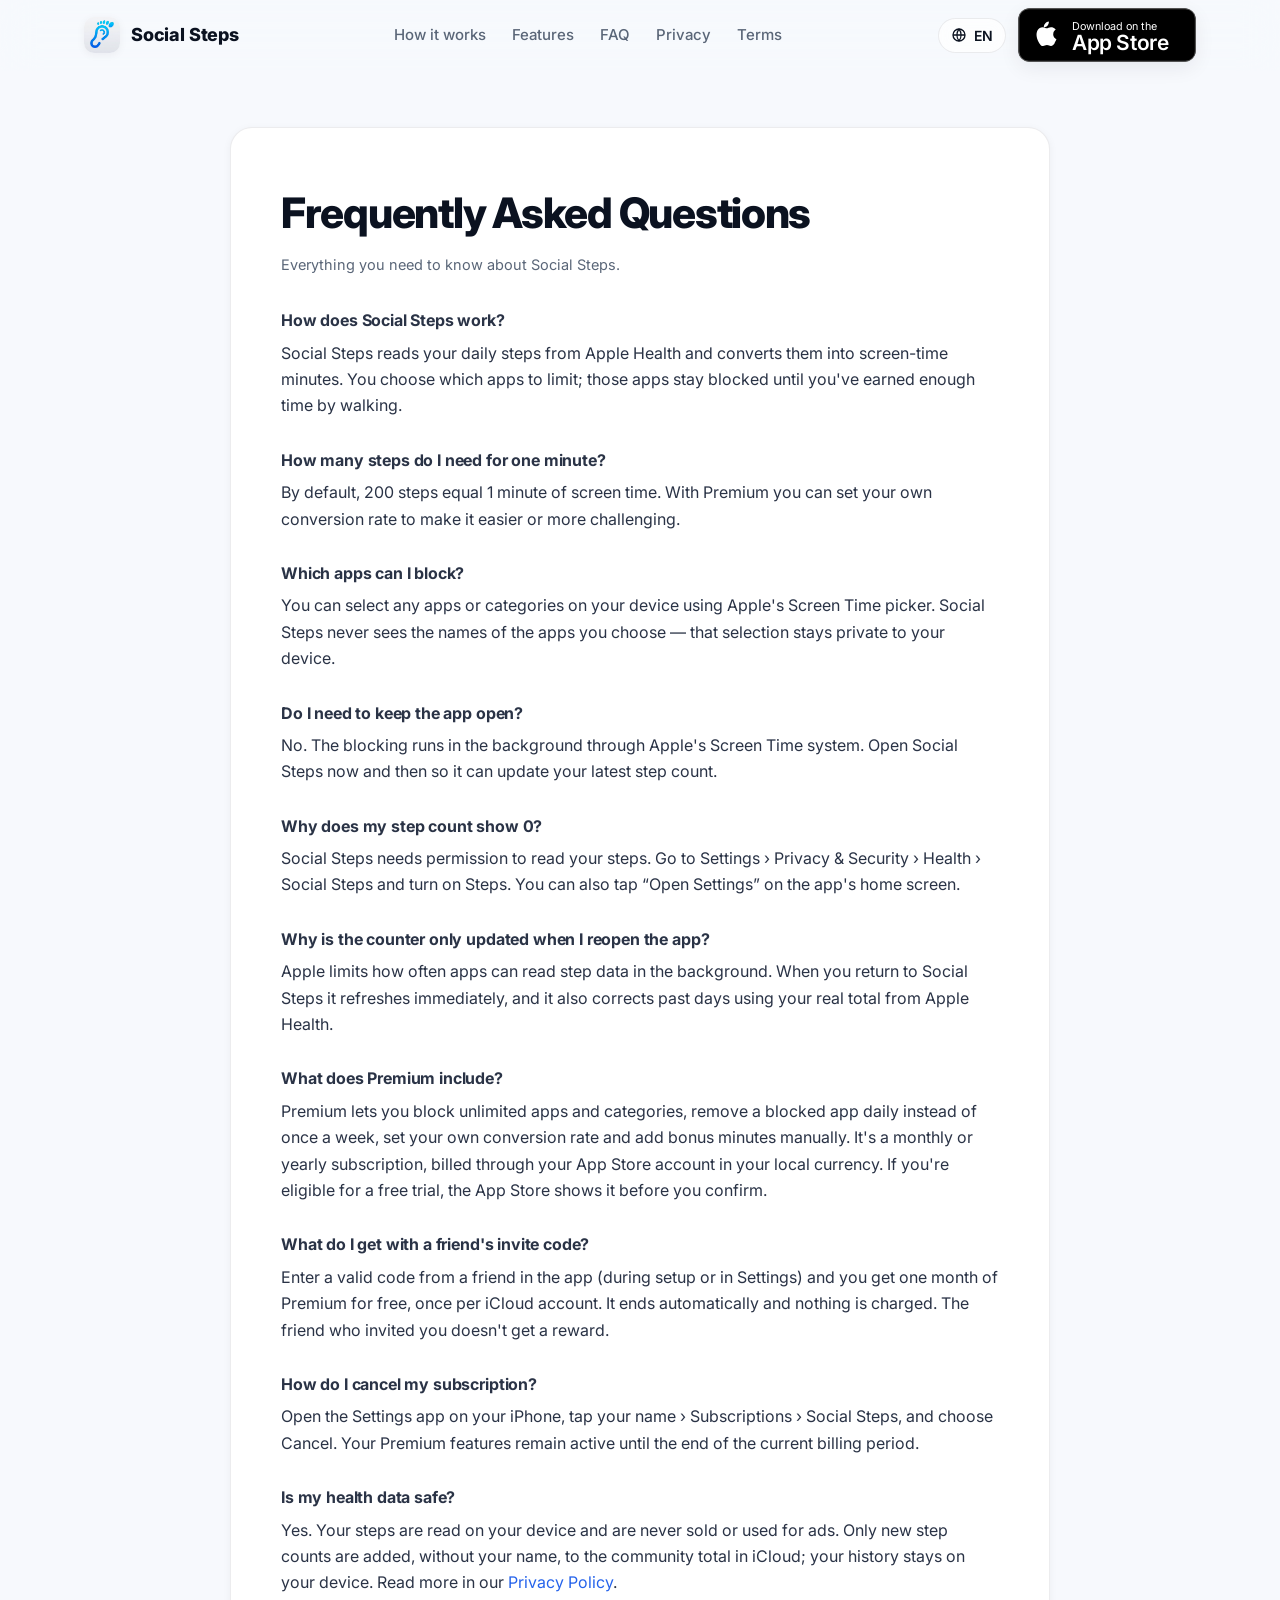
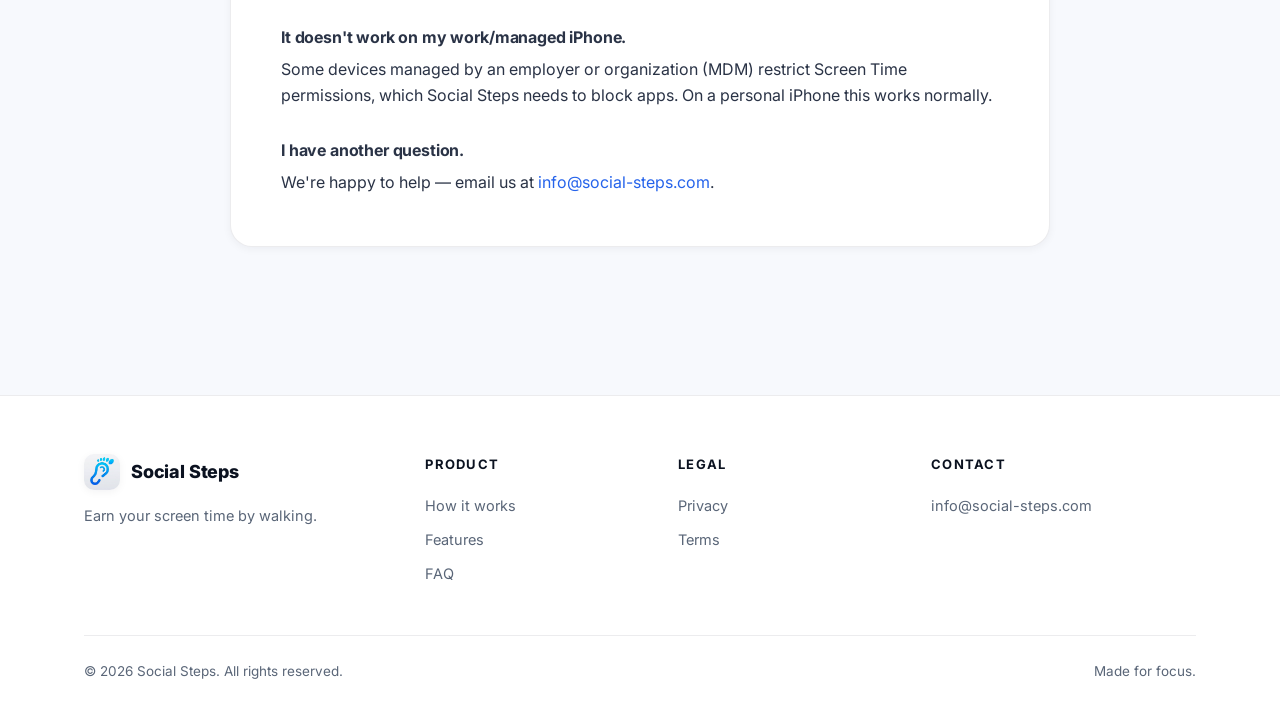
==== commit 371dae4e: "Privacy en voorwaarden kloppen weer met de app (1.5.1) - Privacybeleid: community-teller (totaal en " ====
--- a/faq/index.html
+++ b/faq/index.html
@@ -76,13 +76,16 @@
           <p class="faq-a">Apple limits how often apps can read step data in the background. When you return to Social Steps it refreshes immediately, and it also corrects past days using your real total from Apple Health.</p>
 
           <p class="faq-q">What does Premium include?</p>
-          <p class="faq-a">Premium lets you set your own conversion rate and add bonus minutes manually. It's a monthly subscription, billed through your App Store account in your local currency.</p>
+          <p class="faq-a">Premium lets you block unlimited apps and categories, remove a blocked app daily instead of once a week, set your own conversion rate and add bonus minutes manually. It's a monthly or yearly subscription, billed through your App Store account in your local currency. If you're eligible for a free trial, the App Store shows it before you confirm.</p>
+
+          <p class="faq-q">What do I get with a friend's invite code?</p>
+          <p class="faq-a">Enter a valid code from a friend in the app (during setup or in Settings) and you get one month of Premium for free, once per iCloud account. It ends automatically and nothing is charged. The friend who invited you doesn't get a reward.</p>
 
           <p class="faq-q">How do I cancel my subscription?</p>
           <p class="faq-a">Open the Settings app on your iPhone, tap your name › Subscriptions › Social Steps, and choose Cancel. Your Premium features remain active until the end of the current billing period.</p>
 
           <p class="faq-q">Is my health data safe?</p>
-          <p class="faq-a">Yes. Your step data is read locally on your device and is never collected, shared, or sold. Read more in our <a href="/privacy/">Privacy Policy</a>.</p>
+          <p class="faq-a">Yes. Your steps are read on your device and are never sold or used for ads. Only new step counts are added, without your name, to the community total in iCloud; your history stays on your device. Read more in our <a href="/privacy/">Privacy Policy</a>.</p>
 
           <p class="faq-q">It doesn't work on my work/managed iPhone.</p>
           <p class="faq-a">Some devices managed by an employer or organization (MDM) restrict Screen Time permissions, which Social Steps needs to block apps. On a personal iPhone this works normally.</p>
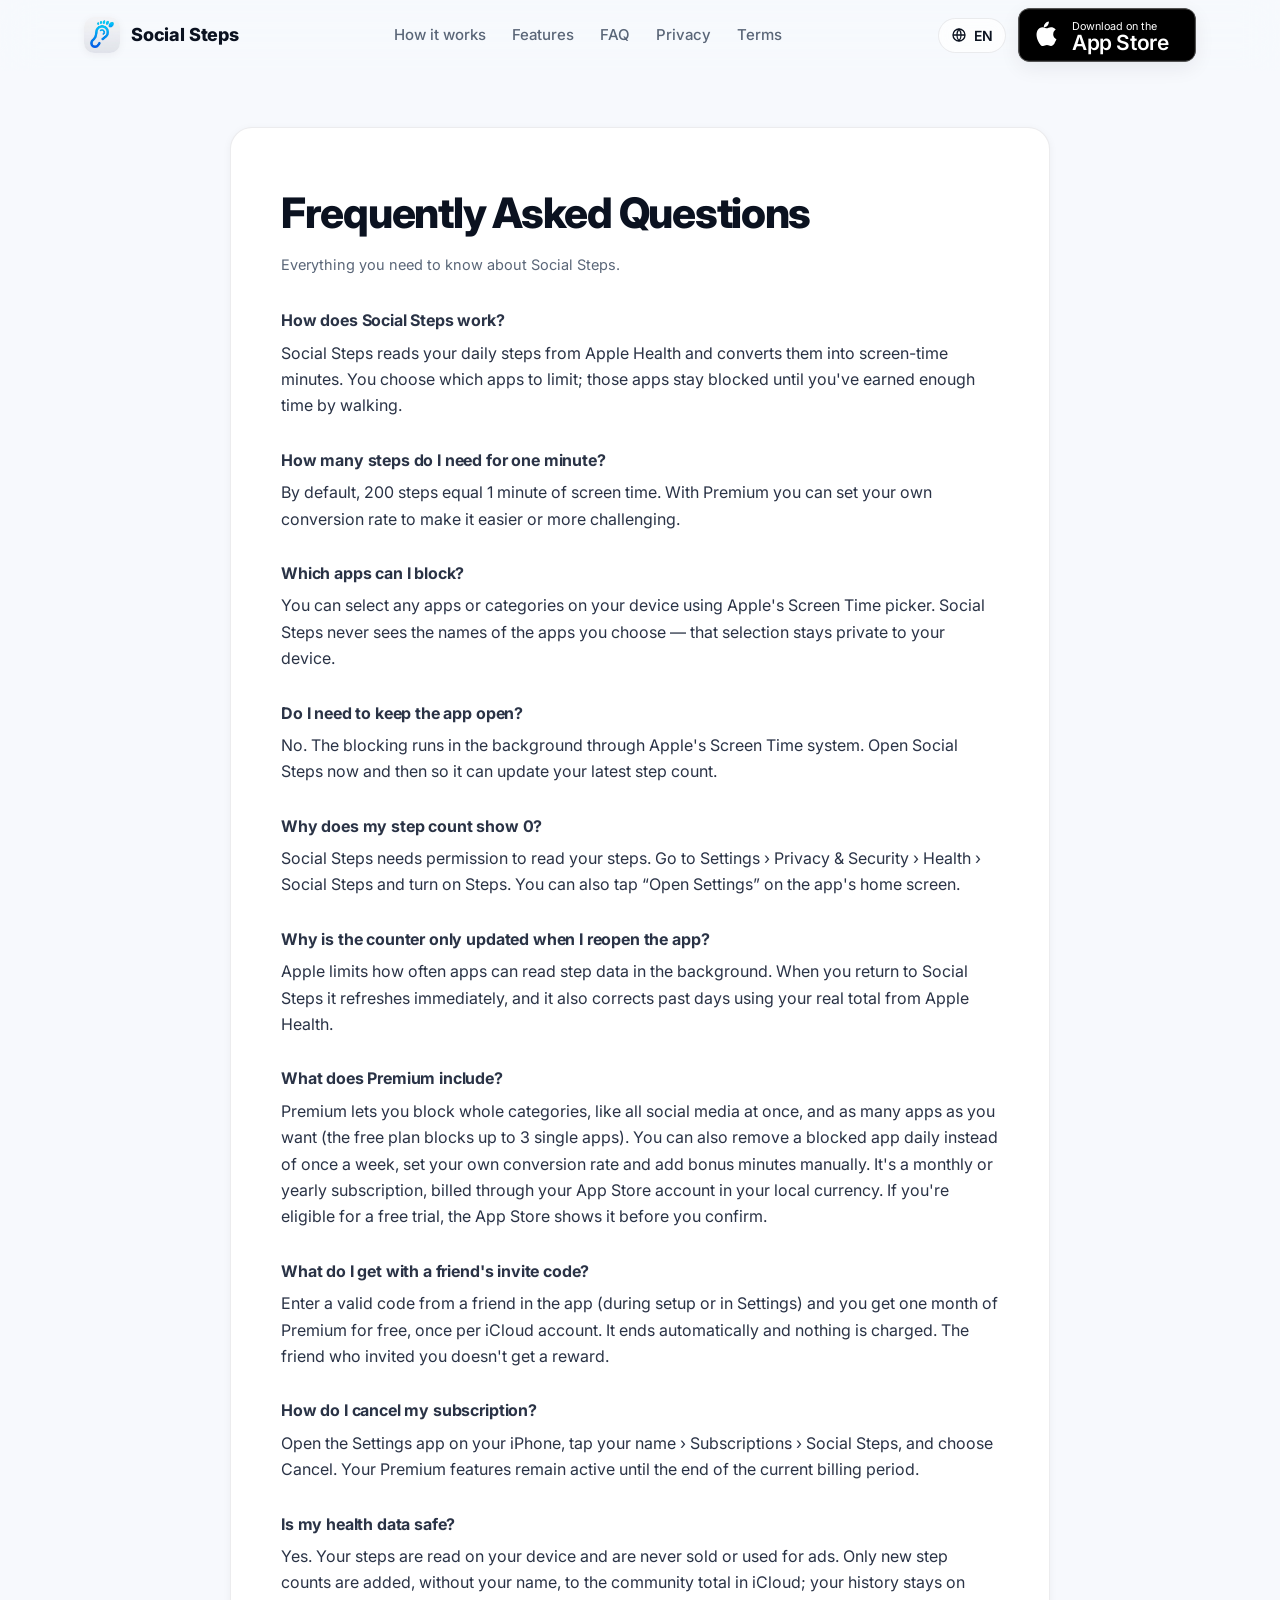
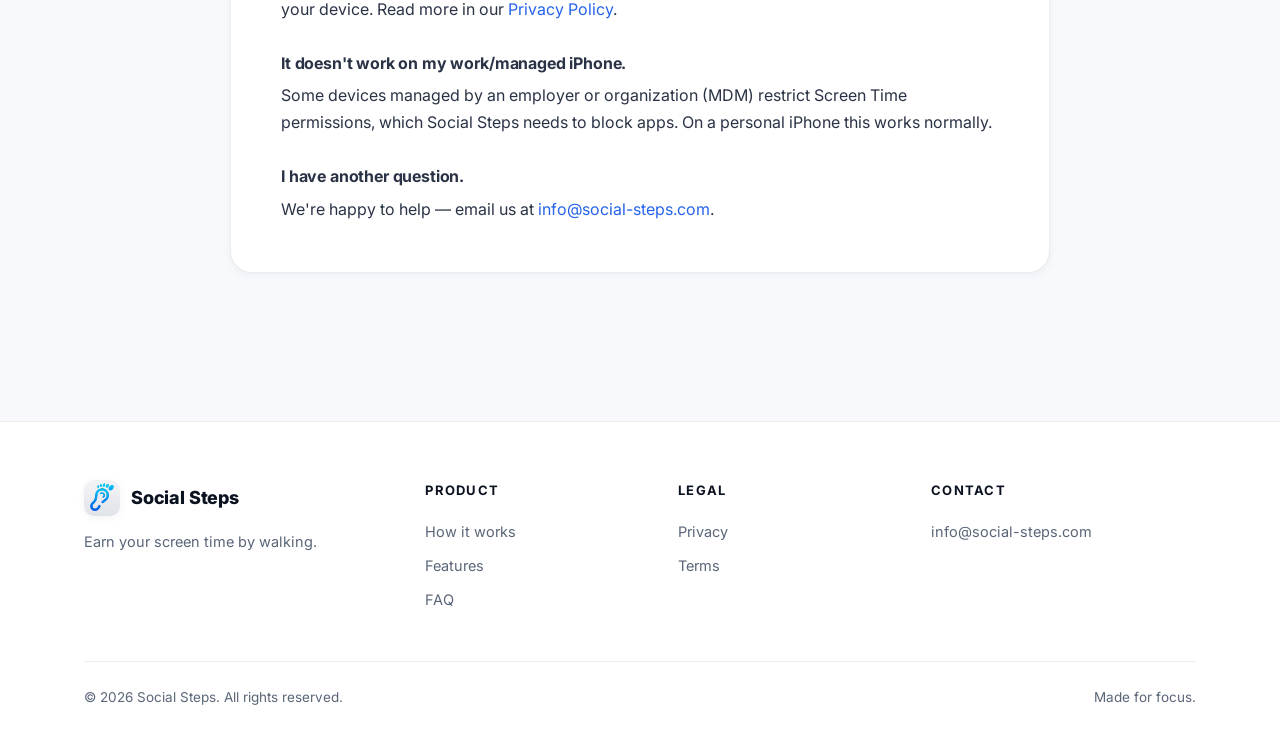
==== commit 41462784: "FAQ: categorieën blokkeren is Premium (1.5.2) Co-Authored-By: Claude Opus 5.5 <noreply@anthropic.com" ====
--- a/faq/index.html
+++ b/faq/index.html
@@ -76,7 +76,7 @@
           <p class="faq-a">Apple limits how often apps can read step data in the background. When you return to Social Steps it refreshes immediately, and it also corrects past days using your real total from Apple Health.</p>
 
           <p class="faq-q">What does Premium include?</p>
-          <p class="faq-a">Premium lets you block unlimited apps and categories, remove a blocked app daily instead of once a week, set your own conversion rate and add bonus minutes manually. It's a monthly or yearly subscription, billed through your App Store account in your local currency. If you're eligible for a free trial, the App Store shows it before you confirm.</p>
+          <p class="faq-a">Premium lets you block whole categories, like all social media at once, and as many apps as you want (the free plan blocks up to 3 single apps). You can also remove a blocked app daily instead of once a week, set your own conversion rate and add bonus minutes manually. It's a monthly or yearly subscription, billed through your App Store account in your local currency. If you're eligible for a free trial, the App Store shows it before you confirm.</p>
 
           <p class="faq-q">What do I get with a friend's invite code?</p>
           <p class="faq-a">Enter a valid code from a friend in the app (during setup or in Settings) and you get one month of Premium for free, once per iCloud account. It ends automatically and nothing is charged. The friend who invited you doesn't get a reward.</p>
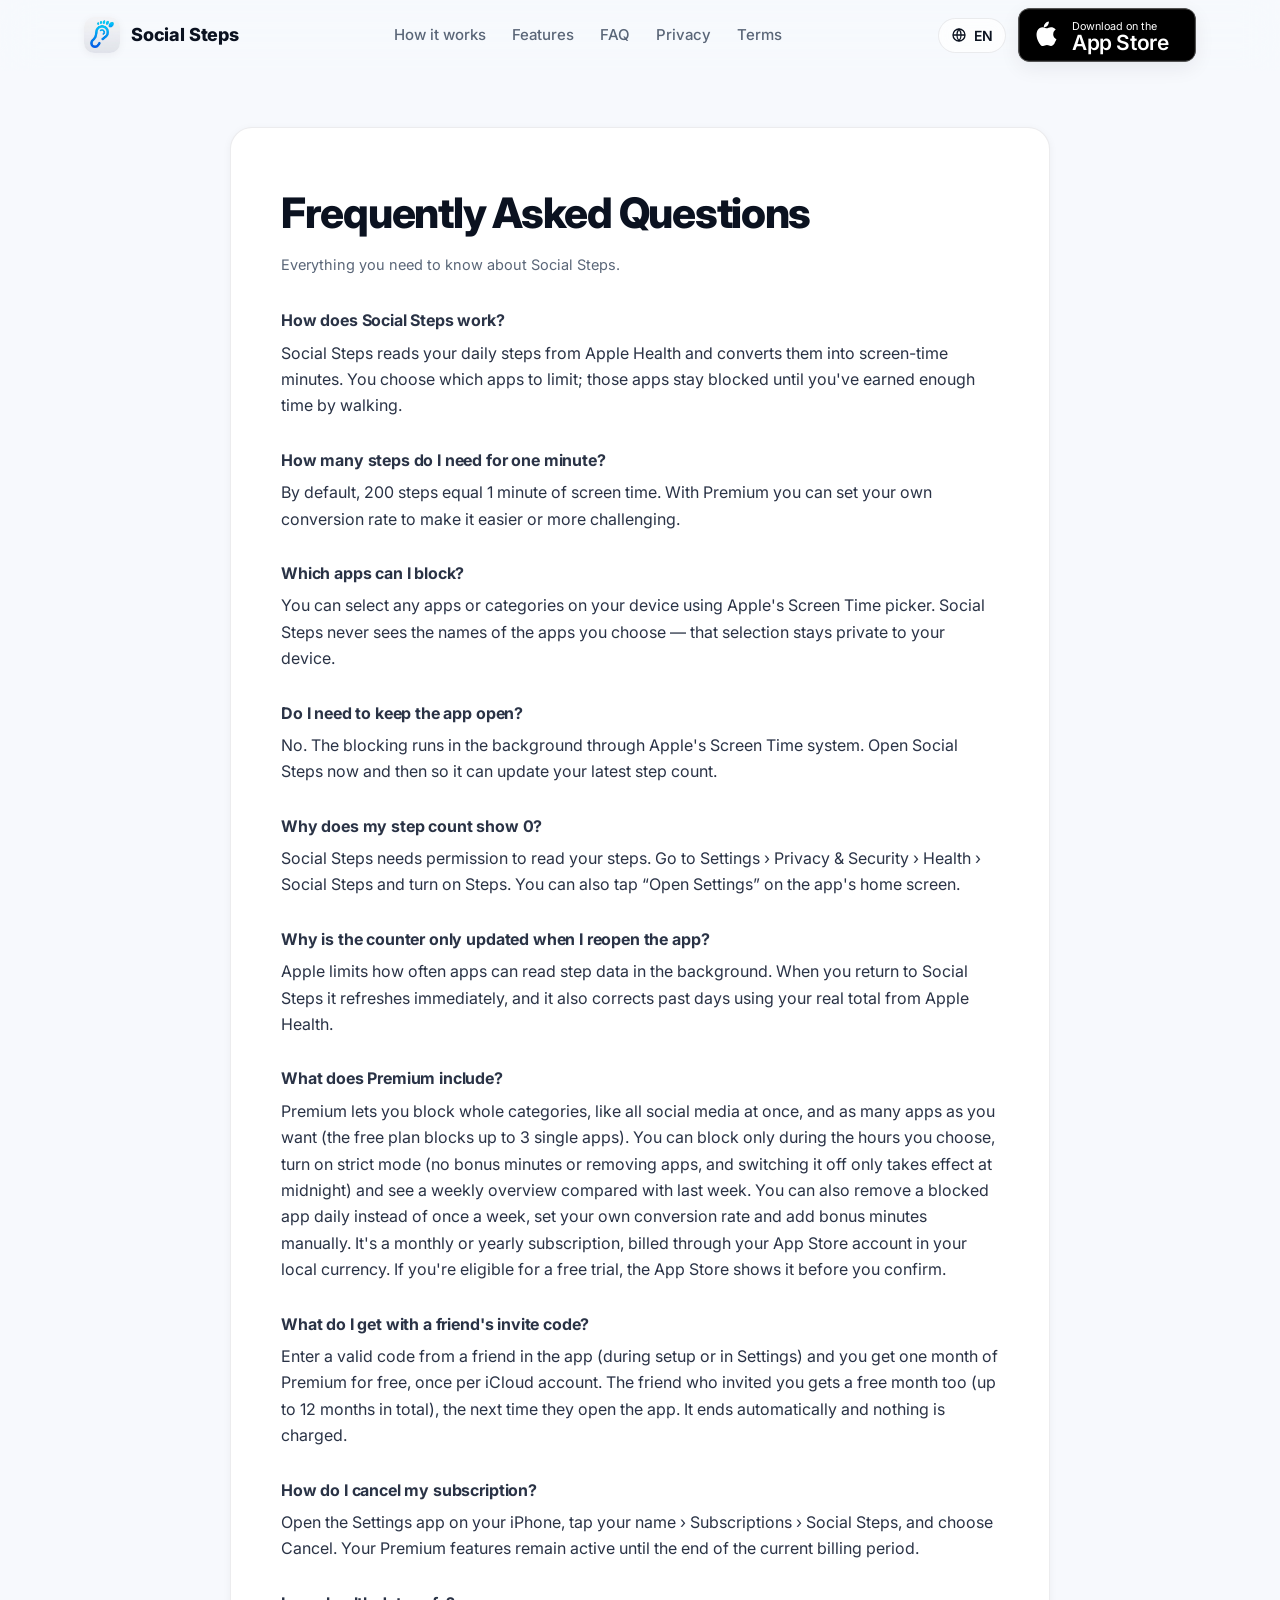
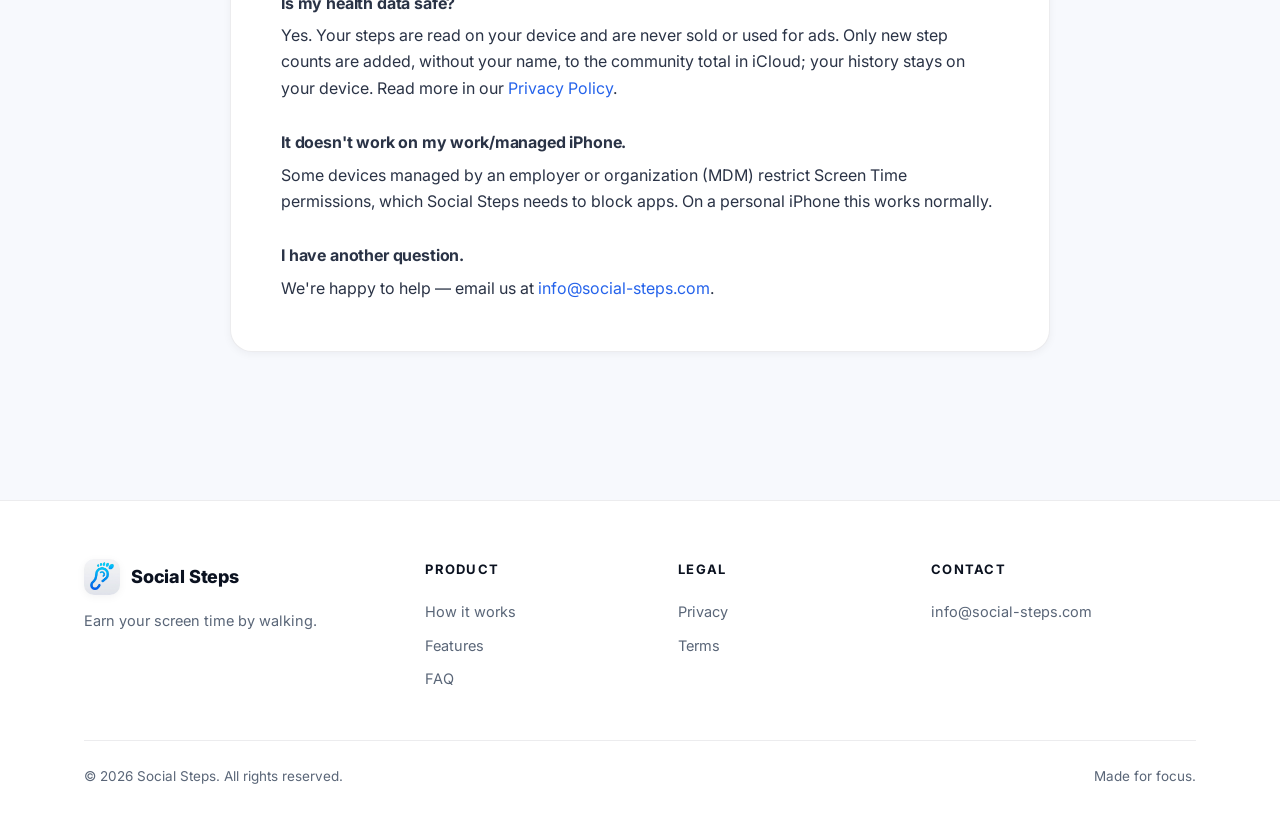
==== commit 4239ac7b: "FAQ: Social Steps 1.6 (uitnodiger krijgt ook een maand, schema, strenge modus, weekoverzicht) Co-Aut" ====
--- a/faq/index.html
+++ b/faq/index.html
@@ -76,10 +76,10 @@
           <p class="faq-a">Apple limits how often apps can read step data in the background. When you return to Social Steps it refreshes immediately, and it also corrects past days using your real total from Apple Health.</p>
 
           <p class="faq-q">What does Premium include?</p>
-          <p class="faq-a">Premium lets you block whole categories, like all social media at once, and as many apps as you want (the free plan blocks up to 3 single apps). You can also remove a blocked app daily instead of once a week, set your own conversion rate and add bonus minutes manually. It's a monthly or yearly subscription, billed through your App Store account in your local currency. If you're eligible for a free trial, the App Store shows it before you confirm.</p>
+          <p class="faq-a">Premium lets you block whole categories, like all social media at once, and as many apps as you want (the free plan blocks up to 3 single apps). You can block only during the hours you choose, turn on strict mode (no bonus minutes or removing apps, and switching it off only takes effect at midnight) and see a weekly overview compared with last week. You can also remove a blocked app daily instead of once a week, set your own conversion rate and add bonus minutes manually. It's a monthly or yearly subscription, billed through your App Store account in your local currency. If you're eligible for a free trial, the App Store shows it before you confirm.</p>
 
           <p class="faq-q">What do I get with a friend's invite code?</p>
-          <p class="faq-a">Enter a valid code from a friend in the app (during setup or in Settings) and you get one month of Premium for free, once per iCloud account. It ends automatically and nothing is charged. The friend who invited you doesn't get a reward.</p>
+          <p class="faq-a">Enter a valid code from a friend in the app (during setup or in Settings) and you get one month of Premium for free, once per iCloud account. The friend who invited you gets a free month too (up to 12 months in total), the next time they open the app. It ends automatically and nothing is charged.</p>
 
           <p class="faq-q">How do I cancel my subscription?</p>
           <p class="faq-a">Open the Settings app on your iPhone, tap your name › Subscriptions › Social Steps, and choose Cancel. Your Premium features remain active until the end of the current billing period.</p>
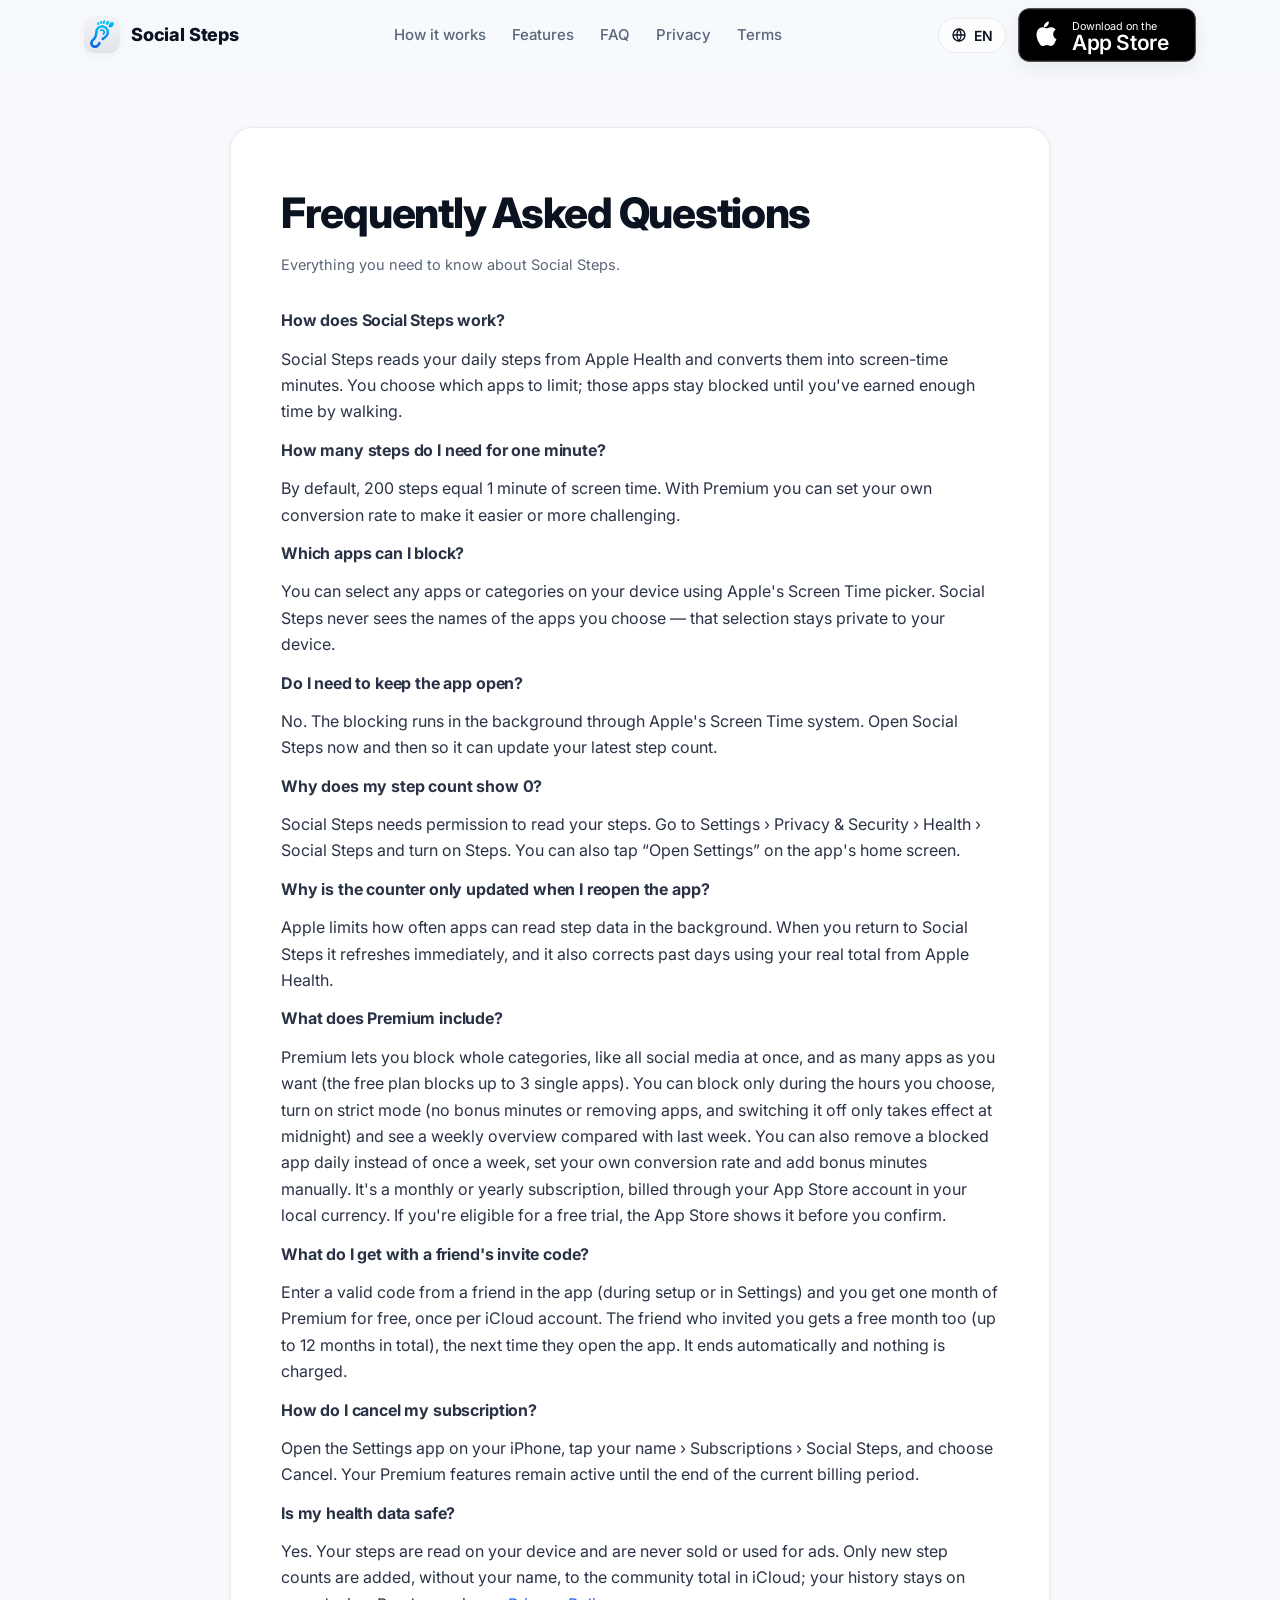
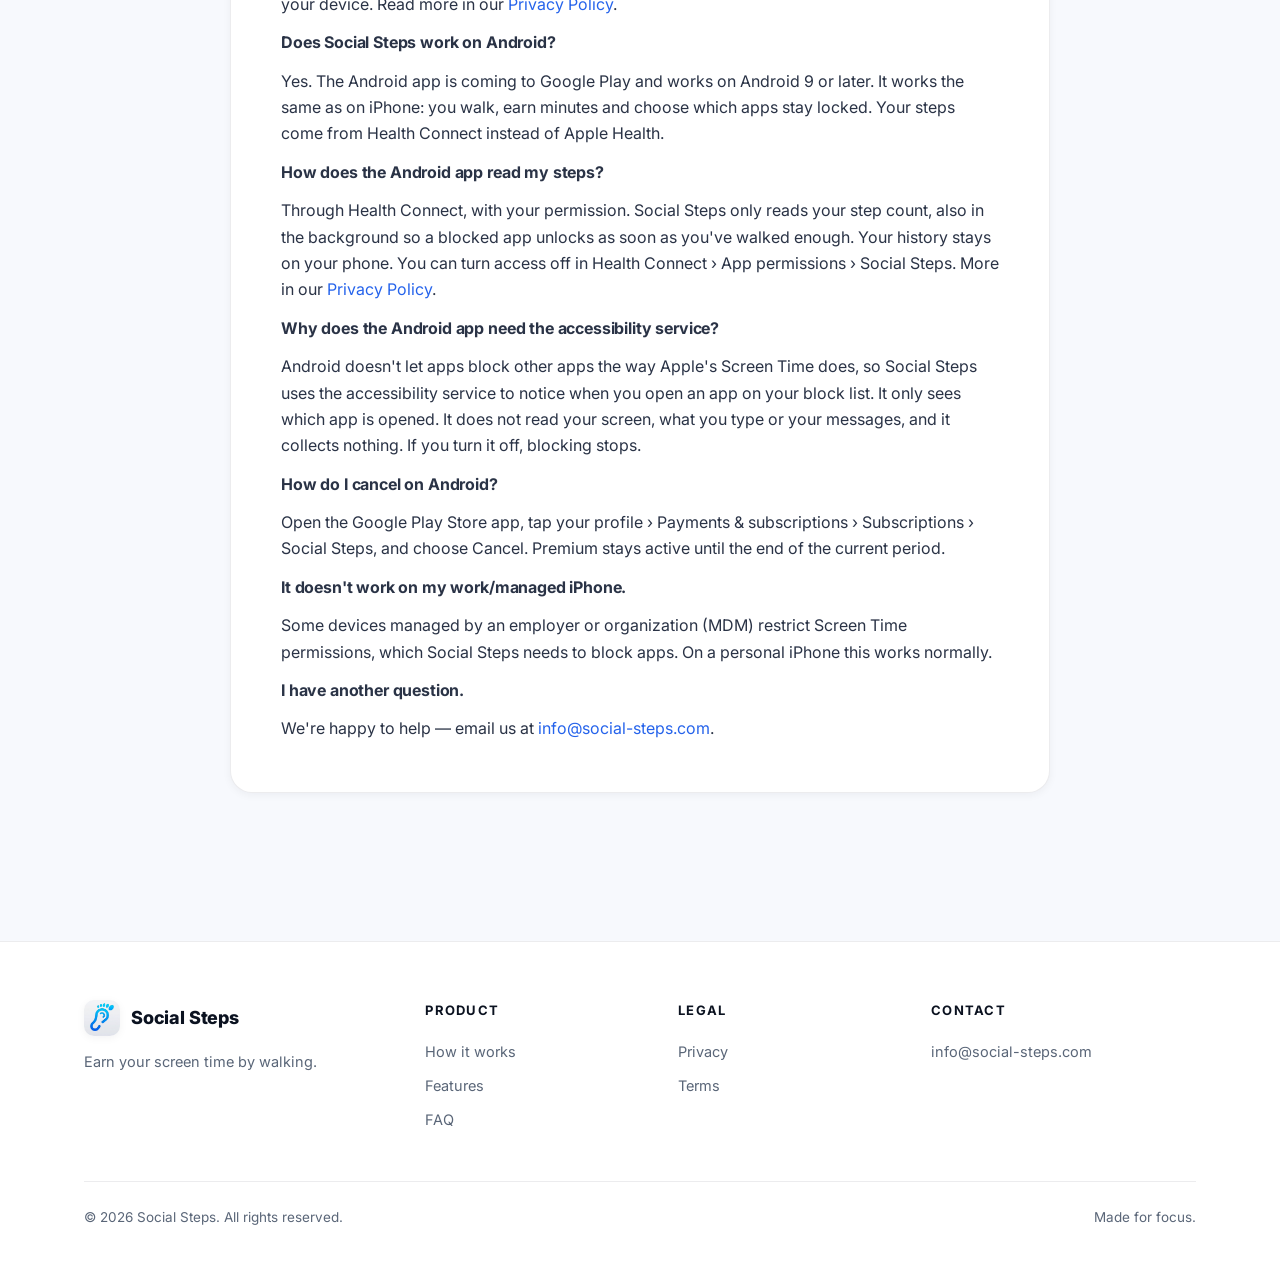
==== commit 29cd1ef7: "Privacy, voorwaarden en FAQ voor de Android-app Privacy: Android-sectie (Health Connect alleen stapp" ====
--- a/faq/index.html
+++ b/faq/index.html
@@ -87,6 +87,18 @@
           <p class="faq-q">Is my health data safe?</p>
           <p class="faq-a">Yes. Your steps are read on your device and are never sold or used for ads. Only new step counts are added, without your name, to the community total in iCloud; your history stays on your device. Read more in our <a href="/privacy/">Privacy Policy</a>.</p>
 
+          <p class="faq-q">Does Social Steps work on Android?</p>
+          <p class="faq-a">Yes. The Android app is coming to Google Play and works on Android 9 or later. It works the same as on iPhone: you walk, earn minutes and choose which apps stay locked. Your steps come from Health Connect instead of Apple Health.</p>
+
+          <p class="faq-q">How does the Android app read my steps?</p>
+          <p class="faq-a">Through Health Connect, with your permission. Social Steps only reads your step count, also in the background so a blocked app unlocks as soon as you've walked enough. Your history stays on your phone. You can turn access off in Health Connect › App permissions › Social Steps. More in our <a href="/privacy/#health-connect">Privacy Policy</a>.</p>
+
+          <p class="faq-q">Why does the Android app need the accessibility service?</p>
+          <p class="faq-a">Android doesn't let apps block other apps the way Apple's Screen Time does, so Social Steps uses the accessibility service to notice when you open an app on your block list. It only sees which app is opened. It does not read your screen, what you type or your messages, and it collects nothing. If you turn it off, blocking stops.</p>
+
+          <p class="faq-q">How do I cancel on Android?</p>
+          <p class="faq-a">Open the Google Play Store app, tap your profile › Payments &amp; subscriptions › Subscriptions › Social Steps, and choose Cancel. Premium stays active until the end of the current period.</p>
+
           <p class="faq-q">It doesn't work on my work/managed iPhone.</p>
           <p class="faq-a">Some devices managed by an employer or organization (MDM) restrict Screen Time permissions, which Social Steps needs to block apps. On a personal iPhone this works normally.</p>
 
--- a/styles.css
+++ b/styles.css
@@ -84,6 +84,10 @@
 .appstore-badge:hover { transform: translateY(-2px); filter: brightness(1.06); }
 .appstore-badge svg { height: 54px; width: auto; border-radius: 12px; box-shadow: var(--shadow-sm); display: block; }
 .badge-row { display: flex; align-items: center; gap: 16px; flex-wrap: wrap; }
+.play-badge { display: inline-flex; transition: transform .18s ease, filter .18s ease; }
+.play-badge[hidden] { display: none; }
+.play-badge:hover { transform: translateY(-2px); filter: brightness(1.06); }
+.play-badge img { height: 54px; width: auto; display: block; }
 
 /* ---------- Header ---------- */
 .site-header {
@@ -329,7 +333,10 @@
 .article h1 { font-size: clamp(30px, 5vw, 42px); font-weight: 800; letter-spacing: -.03em; }
 .article .updated { color: var(--muted); font-size: 14.5px; margin: 6px 0 30px; }
 .article h2 { font-size: 21px; font-weight: 700; margin: 34px 0 10px; letter-spacing: -.01em; }
-.article p, .article li { color: #2a3346; font-size: 16px; }
+.article h3 { font-size: 17px; font-weight: 700; margin: 24px 0 6px; letter-spacing: -.01em; }
+.article [id] { scroll-margin-top: 90px; }
+.article p + p { margin-top: 12px; }
+.article p, .article li { color: #2a3346; font-size: 16px; overflow-wrap: break-word; }
 .article a { color: var(--blue-600); }
 .article a:hover { text-decoration: underline; }
 .article ul { padding-left: 20px; margin-top: 8px; }
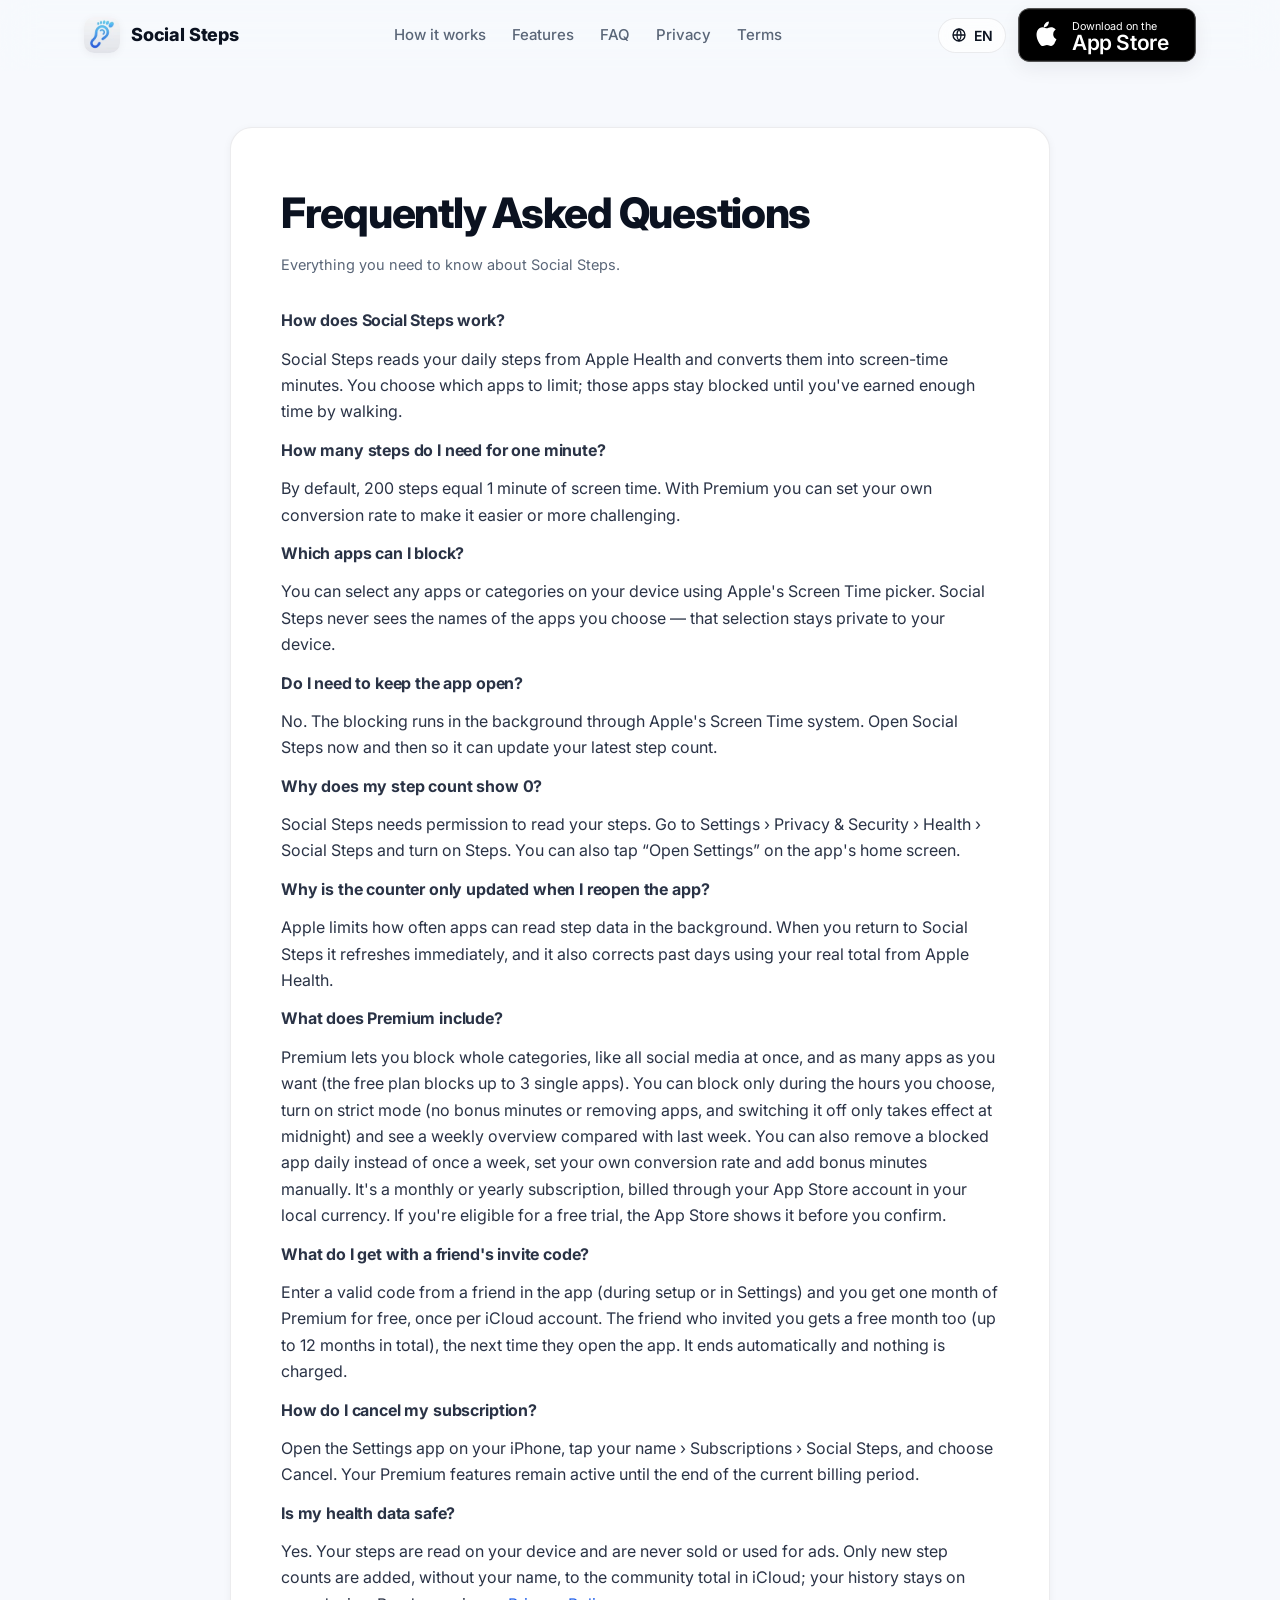
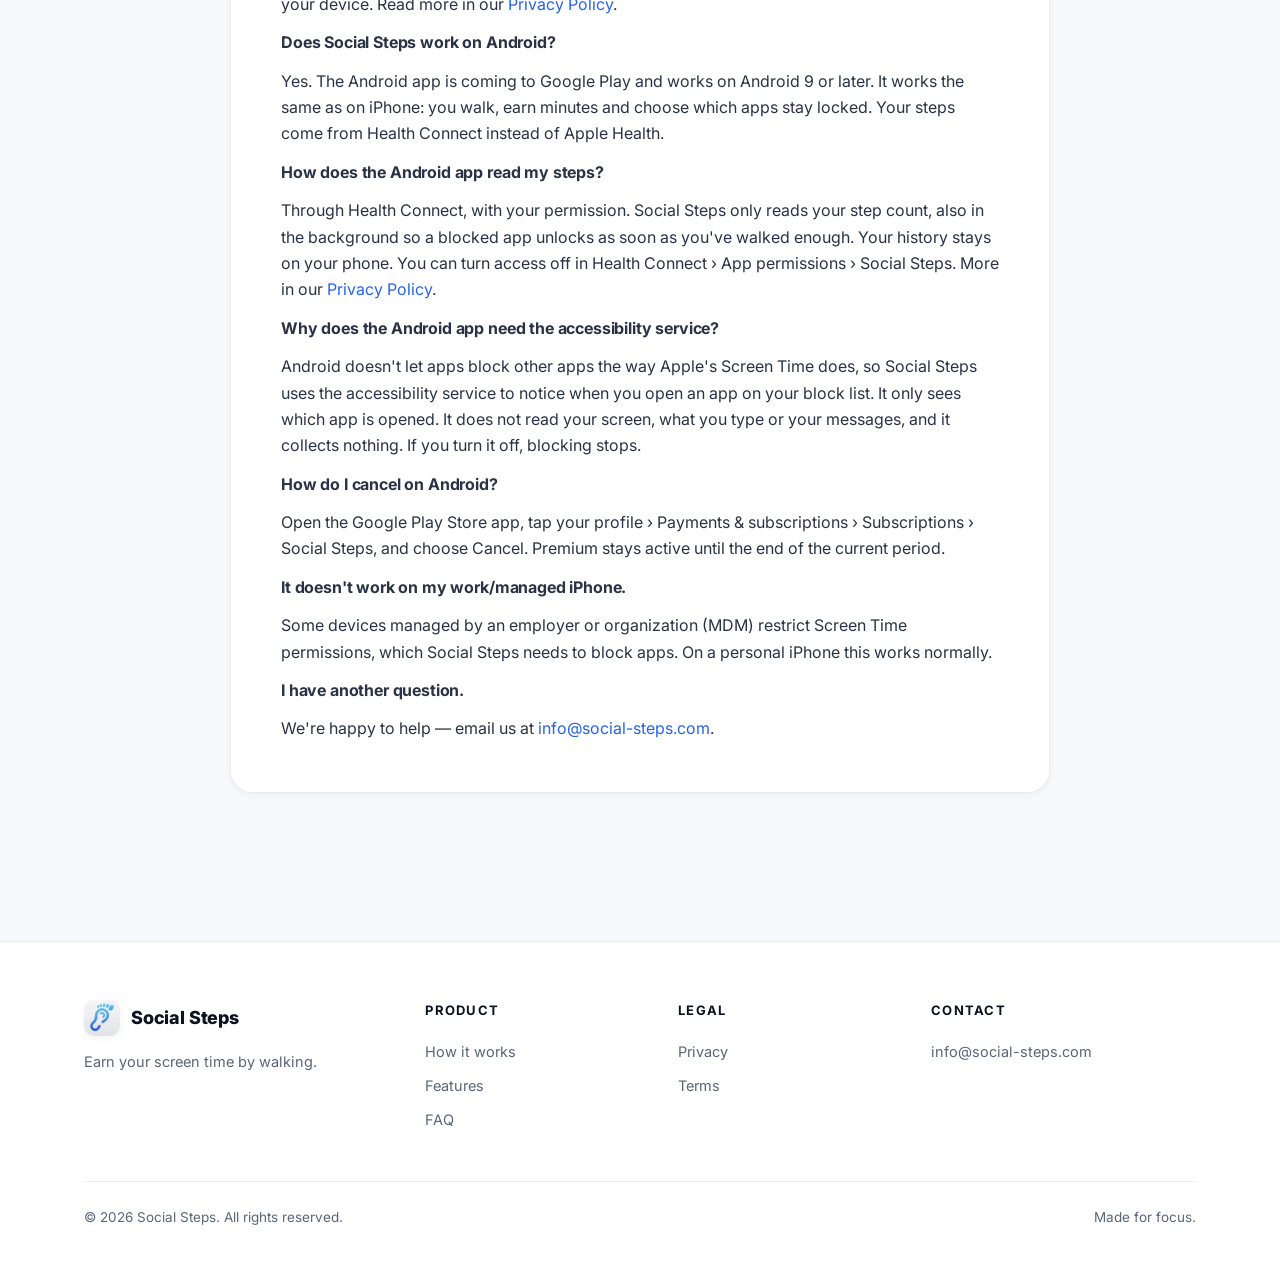
==== commit fd5ac458: "Website bijgewerkt naar iOS 1.6: Premium-teksten, echte 1.6-screenshots, SEO en security-headers - P" ====
--- a/faq/index.html
+++ b/faq/index.html
@@ -5,8 +5,16 @@
   <meta name="viewport" content="width=device-width, initial-scale=1.0" />
   <title>FAQ — Social Steps</title>
   <meta name="description" content="Frequently asked questions about Social Steps." />
-  <link rel="icon" href="/assets/logo.png" />
-  <link rel="apple-touch-icon" href="/assets/logo.png" />
+  <link rel="canonical" href="https://www.social-steps.com/faq/" />
+  <meta property="og:type" content="website" />
+  <meta property="og:site_name" content="Social Steps" />
+  <meta property="og:title" content="FAQ — Social Steps" />
+  <meta property="og:description" content="Frequently asked questions about Social Steps." />
+  <meta property="og:url" content="https://www.social-steps.com/faq/" />
+  <meta property="og:image" content="https://www.social-steps.com/assets/logo.png" />
+  <meta name="twitter:card" content="summary" />
+  <link rel="icon" type="image/png" href="/assets/favicon-48.png" />
+  <link rel="apple-touch-icon" href="/assets/apple-touch-icon.png" />
   <meta name="theme-color" content="#f7f9fd" />
   <link rel="preconnect" href="https://fonts.googleapis.com" />
   <link href="https://fonts.googleapis.com/css2?family=Inter:wght@400;500;600;700;800;900&display=swap" rel="stylesheet" />
@@ -17,7 +25,7 @@
 
   <header class="site-header">
     <div class="container">
-      <a class="brand" href="/"><img src="/assets/logo.png" alt="Social Steps" /> Social Steps</a>
+      <a class="brand" href="/"><img src="/assets/logo-96.webp" width="36" height="36" alt="" /> Social Steps</a>
       <nav class="nav-links">
         <a href="/#how" data-i18n="nav_how">How it works</a>
         <a href="/#features" data-i18n="nav_features">Features</a>
@@ -33,7 +41,7 @@
           </button>
           <div class="lang-menu"></div>
         </div>
-        <a class="appstore-badge header-cta" data-appstore href="https://apps.apple.com/nl/app/social-steps-earn-your-time/id6779904572" target="_blank" rel="noopener" aria-label="Download on the App Store"></a>
+        <a class="appstore-badge header-cta" data-appstore href="https://apps.apple.com/app/id6779904572" target="_blank" rel="noopener" aria-label="Download on the App Store"></a>
         <button class="nav-toggle" aria-label="Open menu" aria-expanded="false">
           <svg width="22" height="22" viewBox="0 0 24 24" fill="none" stroke="currentColor" stroke-width="2.2"><path d="M3 6h18M3 12h18M3 18h18"/></svg>
         </button>
@@ -47,7 +55,7 @@
     <a href="/faq/" data-i18n="nav_faq">FAQ</a>
     <a href="/privacy/" data-i18n="nav_privacy">Privacy</a>
     <a href="/terms/" data-i18n="nav_terms">Terms</a>
-    <a class="appstore-badge" data-appstore href="https://apps.apple.com/nl/app/social-steps-earn-your-time/id6779904572" target="_blank" rel="noopener" aria-label="Download on the App Store"></a>
+    <a class="appstore-badge" data-appstore href="https://apps.apple.com/app/id6779904572" target="_blank" rel="noopener" aria-label="Download on the App Store"></a>
   </div>
 
   <main>
@@ -113,7 +121,7 @@
     <div class="container">
       <div class="footer-grid">
         <div class="footer-brand">
-          <a class="brand" href="/"><img src="/assets/logo.png" alt="Social Steps" /> Social Steps</a>
+          <a class="brand" href="/"><img src="/assets/logo-96.webp" width="36" height="36" alt="" /> Social Steps</a>
           <p data-i18n="footer_tagline">Earn your screen time by walking.</p>
         </div>
         <div class="footer-col">
